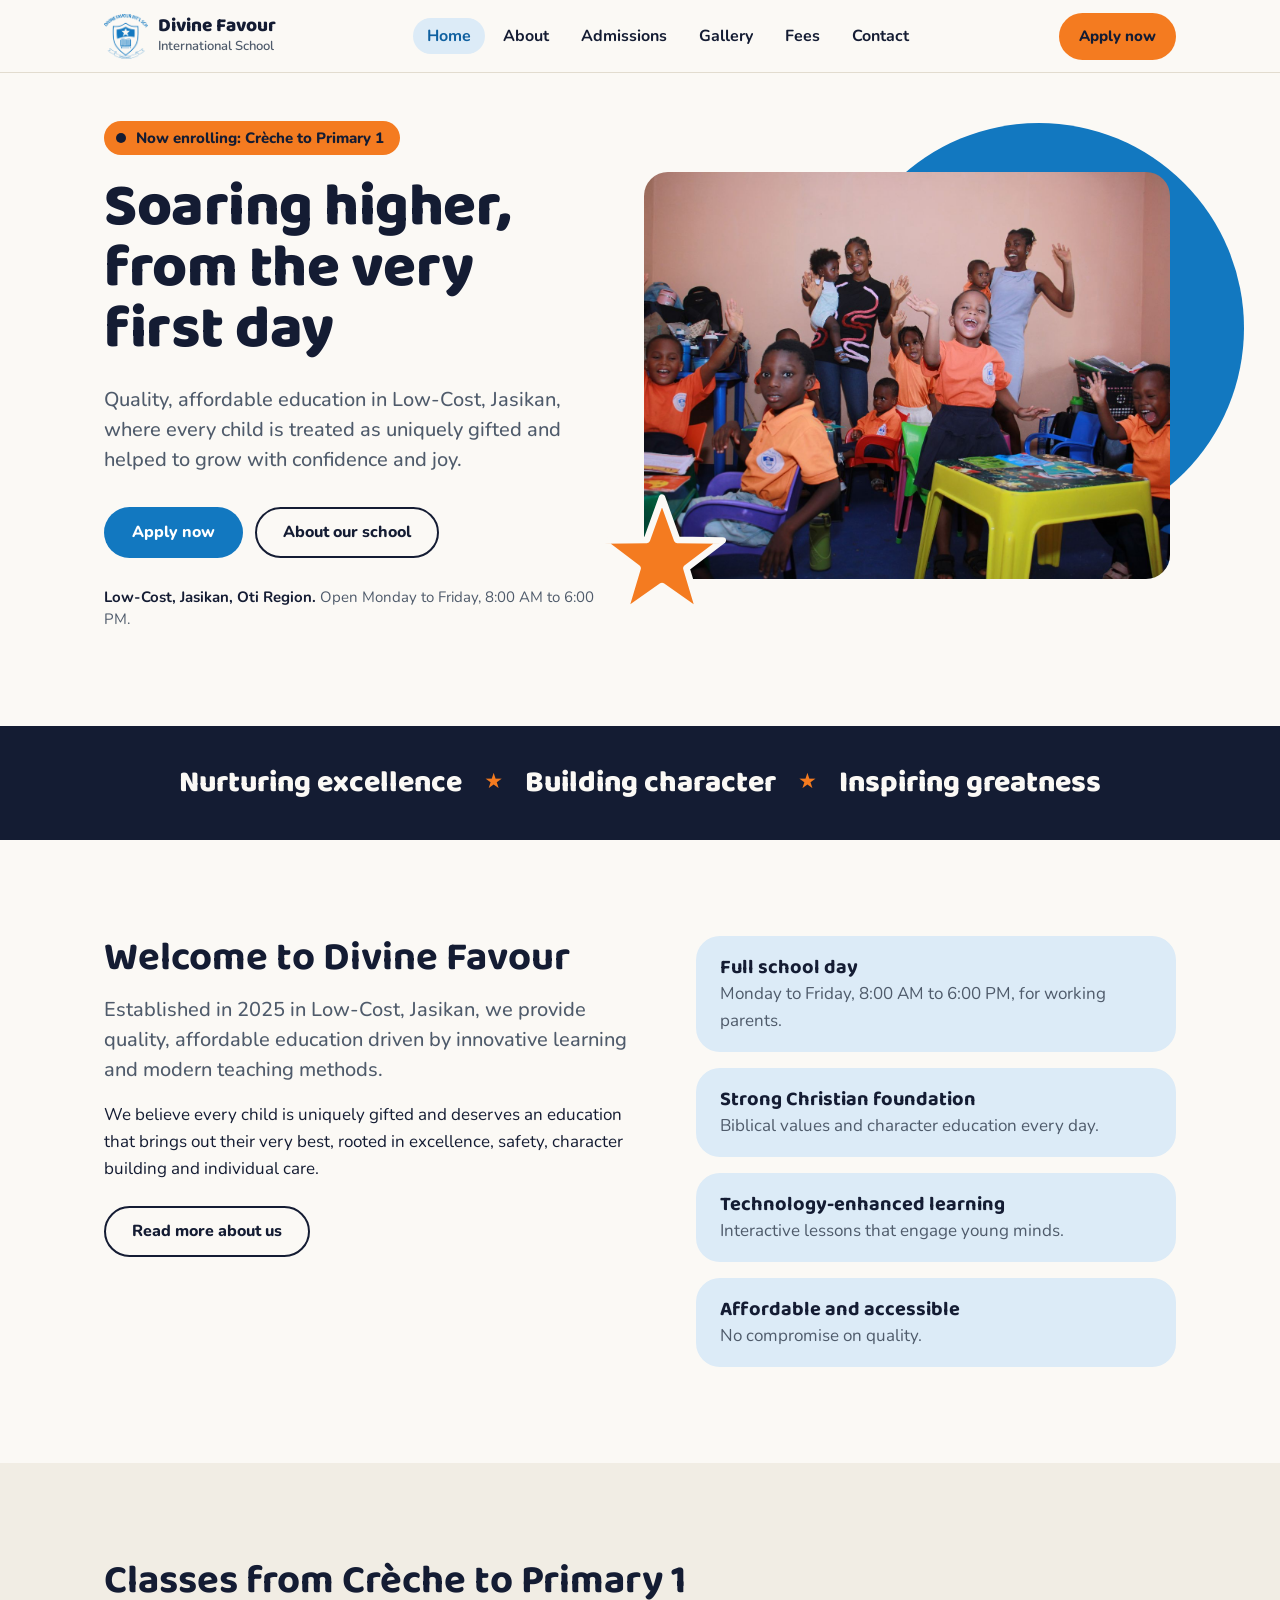
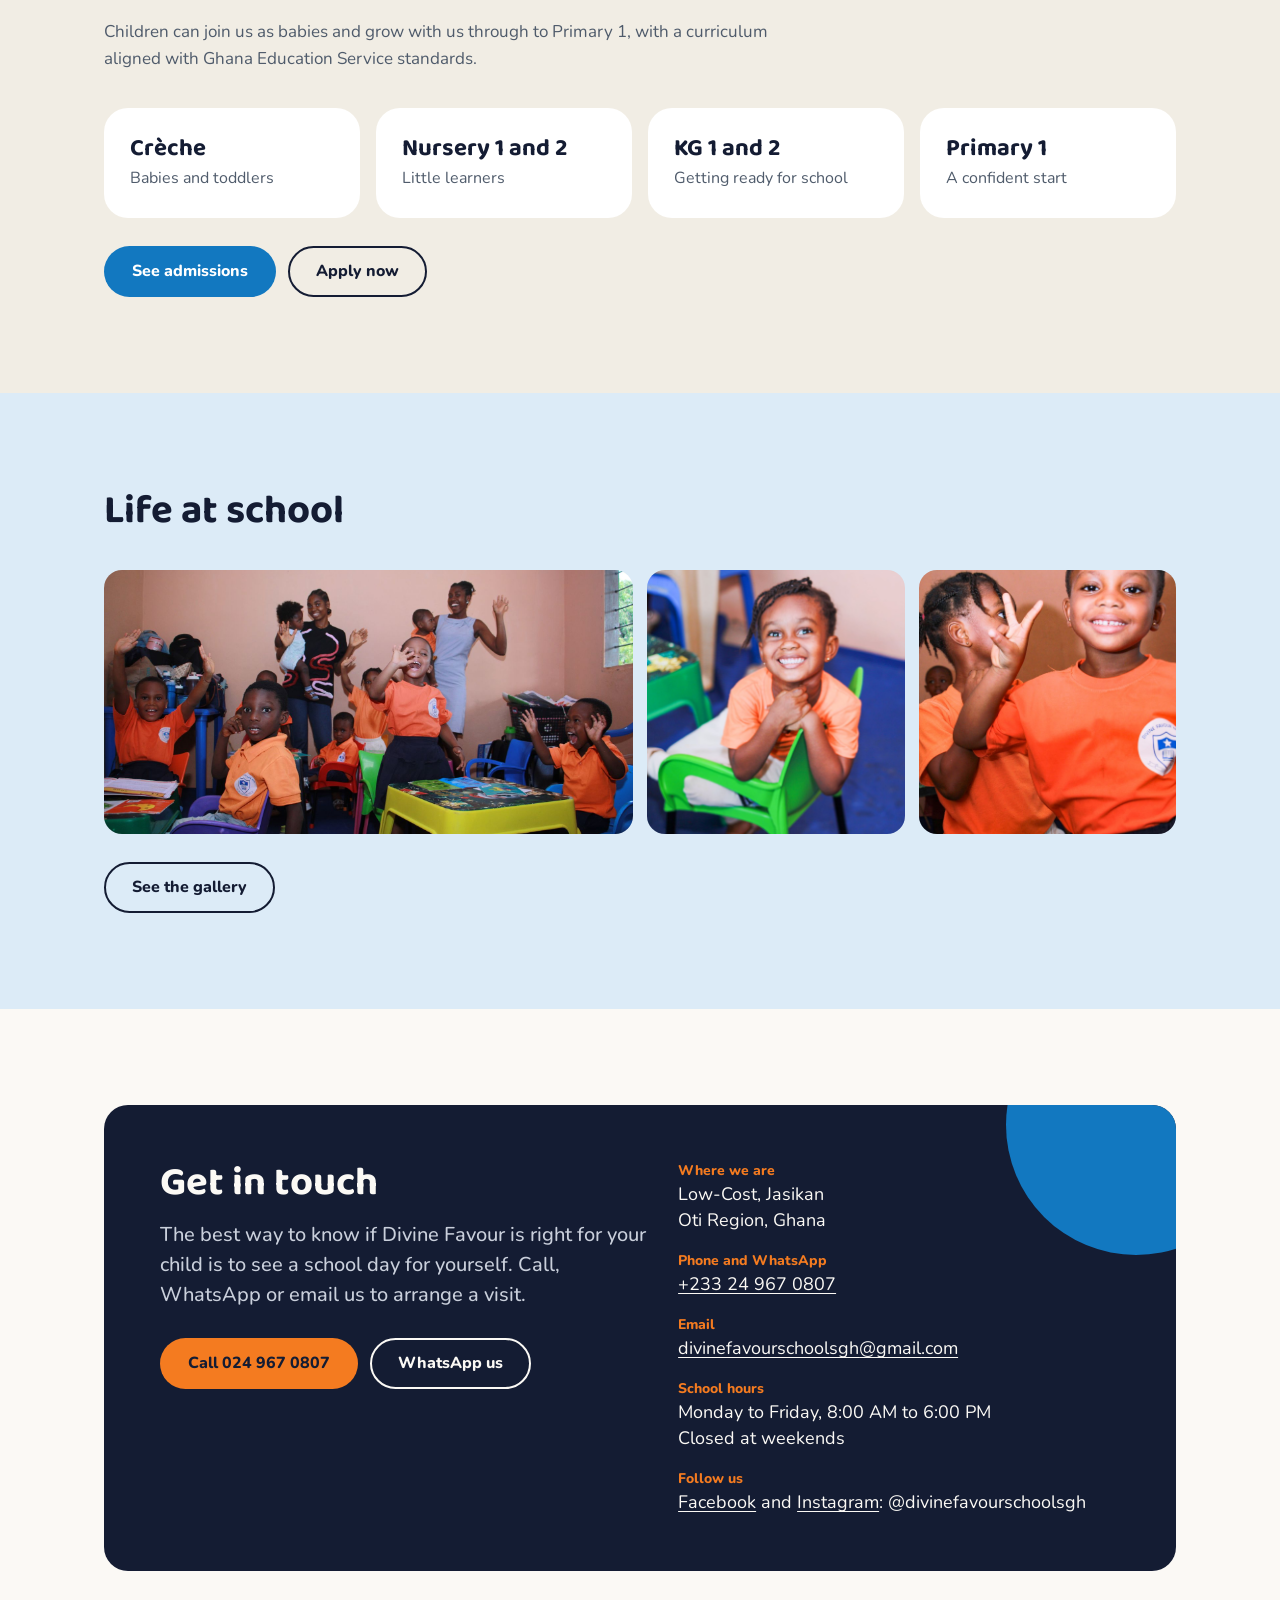
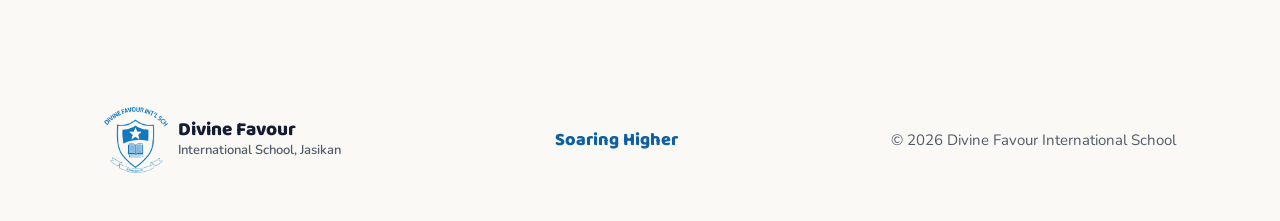
==== index.html @ d1984a06 "Fix About page opening part-way down Rename the About section anchor and only keep a scroll position" ====
<!doctype html>
<html lang="en">
<head>
  <meta charset="utf-8">
  <meta name="viewport" content="width=device-width, initial-scale=1">
  <title>Divine Favour International School</title>
  <meta name="description" content="Divine Favour International School in Low-Cost, Jasikan, Oti Region, Ghana. Crèche, Nursery, KG and Primary 1. Now enrolling.">
  <meta property="og:title" content="Divine Favour International School">
  <meta property="og:description" content="Divine Favour International School in Low-Cost, Jasikan, Oti Region, Ghana. Crèche, Nursery, KG and Primary 1. Now enrolling.">
  <meta property="og:image" content="assets/img/class-wave-2.jpg">
  <meta name="theme-color" content="#1278c0">
  <link rel="icon" type="image/png" href="assets/img/favicon.png">
  <link rel="preconnect" href="https://fonts.googleapis.com">
  <link rel="preconnect" href="https://fonts.gstatic.com" crossorigin>
  <link href="https://fonts.googleapis.com/css2?family=Baloo+2:wght@700;800&family=Nunito:ital,wght@0,400;0,500;0,600;0,700;0,800;1,600&display=swap" rel="stylesheet">
  <link rel="stylesheet" href="styles.css">
</head>
<body>
  <a class="skip" href="#main">Skip to content</a>

  <header class="site-header">
    <div class="wrap bar">
      <a class="brand" href="index.html" aria-label="Divine Favour International School, home">
        <img src="assets/img/crest.png" alt="" width="44" height="45">
        <span>Divine Favour<small>International School</small></span>
      </a>
      <nav class="nav" aria-label="Main">
        <a href="index.html" aria-current="page">Home</a>
        <a href="about.html">About</a>
        <a href="admissions.html">Admissions</a>
        <a href="gallery.html">Gallery</a>
        <a href="fees.html">Fees</a>
        <a href="contact.html">Contact</a>
      </nav>
      <a class="btn btn-orange" href="admissions.html#apply">Apply now</a>
    </div>
    <nav class="subnav" aria-label="Pages">
      <a href="index.html" aria-current="page">Home</a>
      <a href="about.html">About</a>
      <a href="admissions.html">Admissions</a>
      <a href="gallery.html">Gallery</a>
      <a href="fees.html">Fees</a>
      <a href="contact.html">Contact</a>
    </nav>
    <script>(function(){var n=document.querySelector('.subnav'),a=n&&n.querySelector('[aria-current]');if(a)n.scrollLeft=a.offsetLeft-16;
      var top=function(){window.scrollTo(0,0);document.documentElement.scrollIntoView({block:'start'});};
      var noTarget=function(){var h=location.hash.slice(1);return !h||!document.getElementById(decodeURIComponent(h));};
      if(!location.hash)top();
      addEventListener('DOMContentLoaded',function(){if(noTarget()){top();setTimeout(top,60);setTimeout(top,300);}});
      addEventListener('pageshow',function(e){if(e.persisted&&noTarget())top();});})();</script>
  </header>

  <main id="main">
    <section class="hero" id="top">
      <div class="wrap hero-grid">
        <div>
          <p class="enrolling"><span class="dot" aria-hidden="true"></span>Now enrolling: Crèche to Primary 1</p>
          <h1>Soaring higher, from the very first day</h1>
          <p class="lead">Quality, affordable education in Low-Cost, Jasikan, where every child is treated as uniquely gifted and helped to grow with confidence and joy.</p>
          <div class="hero-actions">
            <a class="btn btn-blue" href="admissions.html#apply">Apply now</a>
            <a class="btn btn-line" href="about.html">About our school</a>
          </div>
          <p class="hero-meta"><strong>Low-Cost, Jasikan, Oti Region.</strong> Open Monday to Friday, 8:00 AM to 6:00 PM.</p>
        </div>
        <figure class="hero-figure">
          <img src="assets/img/class-wave-2.jpg" width="1600" height="1067" alt="Children in orange Divine Favour uniforms waving and laughing in their classroom with two of their teachers">
          <svg class="star" viewBox="0 0 100 100" aria-hidden="true"><path d="M50 5 L61.5 37 L96 37.5 L68.5 58.5 L78.5 92 L50 72 L21.5 92 L31.5 58.5 L4 37.5 L38.5 37 Z"/></svg>
        </figure>
      </div>
    </section>

    <section class="slogan-band" aria-label="Our slogan">
      <div class="wrap slogan">
        <p>Nurturing excellence</p>
        <p>Building character</p>
        <p>Inspiring greatness</p>
      </div>
    </section>

    <section class="section">
      <div class="wrap welcome">
        <div>
          <h2>Welcome to Divine Favour</h2>
          <p class="lead" style="margin-top:14px">Established in 2025 in Low-Cost, Jasikan, we provide quality, affordable education driven by innovative learning and modern teaching methods.</p>
          <p style="margin-top:16px">We believe every child is uniquely gifted and deserves an education that brings out their very best, rooted in excellence, safety, character building and individual care.</p>
          <div class="hero-actions"><a class="btn btn-line" href="about.html">Read more about us</a></div>
        </div>
        <ul class="home-points">
          <li><strong>Full school day</strong><span>Monday to Friday, 8:00 AM to 6:00 PM, for working parents.</span></li>
          <li><strong>Strong Christian foundation</strong><span>Biblical values and character education every day.</span></li>
          <li><strong>Technology-enhanced learning</strong><span>Interactive lessons that engage young minds.</span></li>
          <li><strong>Affordable and accessible</strong><span>No compromise on quality.</span></li>
        </ul>
      </div>
    </section>

    <section class="section band-deep">
      <div class="wrap">
        <div class="section-head">
          <h2>Classes from Crèche to Primary 1</h2>
          <p>Children can join us as babies and grow with us through to Primary 1, with a curriculum aligned with Ghana Education Service standards.</p>
        </div>
        <ul class="class-strip">
          <li><a href="admissions.html#classes"><strong>Crèche</strong><span>Babies and toddlers</span></a></li>
          <li><a href="admissions.html#classes"><strong>Nursery 1 and 2</strong><span>Little learners</span></a></li>
          <li><a href="admissions.html#classes"><strong>KG 1 and 2</strong><span>Getting ready for school</span></a></li>
          <li><a href="admissions.html#classes"><strong>Primary 1</strong><span>A confident start</span></a></li>
        </ul>
        <div class="hero-actions">
          <a class="btn btn-blue" href="admissions.html">See admissions</a>
          <a class="btn btn-line" href="admissions.html#apply">Apply now</a>
        </div>
      </div>
    </section>

    <section class="section band-sky">
      <div class="wrap">
        <div class="section-head">
          <h2>Life at school</h2>
        </div>
        <div class="gallery">
          <div class="wide"><img src="assets/img/class-wave-3.jpg" width="1600" height="1067" loading="lazy" alt="Children and teachers waving happily in the classroom"></div>
          <div><img src="assets/img/green-chair.jpg" width="1600" height="1067" loading="lazy" alt="A smiling girl leaning on the back of a green chair"></div>
          <div><img src="assets/img/peace-sign.jpg" width="1067" height="1600" loading="lazy" alt="A girl in her school T-shirt smiling and making a peace sign"></div>
        </div>
        <div class="hero-actions"><a class="btn btn-line" href="gallery.html">See the gallery</a></div>
      </div>
    </section>

    <section class="section get-in-touch" id="get-in-touch">
      <div class="wrap">
        <div class="visit">
          <div>
            <h2>Get in touch</h2>
            <p class="lead">The best way to know if Divine Favour is right for your child is to see a school day for yourself. Call, WhatsApp or email us to arrange a visit.</p>
            <div class="hero-actions">
              <a class="btn btn-orange" href="tel:+233249670807">Call 024 967 0807</a>
              <a class="btn btn-light" href="https://wa.me/233249670807">WhatsApp us</a>
            </div>
          </div>
          <dl class="contact-list">
            <div><dt>Where we are</dt><dd class="v">Low-Cost, Jasikan<br>Oti Region, Ghana</dd></div>
            <div><dt>Phone and WhatsApp</dt><dd class="v"><a href="tel:+233249670807">+233 24 967 0807</a></dd></div>
            <div><dt>Email</dt><dd class="v"><a href="mailto:divinefavourschoolsgh@gmail.com">divinefavourschoolsgh<wbr>@gmail.com</a></dd></div>
            <div><dt>School hours</dt><dd class="v">Monday to Friday, 8:00 AM to 6:00 PM<br>Closed at weekends</dd></div>
            <div><dt>Follow us</dt><dd class="v"><a href="https://www.facebook.com/divinefavourschoolsgh">Facebook</a> and <a href="https://www.instagram.com/divinefavourschoolsgh">Instagram</a>: @divinefavourschoolsgh</dd></div>
          </dl>
        </div>
      </div>
    </section>
  </main>

  <footer class="site-footer">
    <div class="wrap foot">
      <a class="brand" href="index.html">
        <img src="assets/img/crest.png" alt="" width="64" height="66">
        <span>Divine Favour<small>International School, Jasikan</small></span>
      </a>
      <p class="motto">Soaring Higher</p>
      <p>© 2026 Divine Favour International School</p>
    </div>
  </footer>
</body>
</html>
---- styles.css ----
/* Divine Favour International School — styles built from the Divine Favour design system */
:root {
  --paper: #fbf9f5;
  --paper-deep: #f1ede4;
  --white: #ffffff;
  --ink: #141c33;
  --ink-muted: #4f5b6b;
  --blue: #1278c0;
  --blue-deep: #0f60a0;
  --orange: #f47b20;
  --sky: #dcebf7;
  --hairline: #e2dccf;

  --space-2: 8px;
  --space-4: 16px;
  --space-6: 24px;
  --space-12: 48px;

  --radius-sm: 10px;
  --radius-lg: 24px;
  --radius-pill: 999px;

  --display: "Baloo 2", "Nunito", system-ui, sans-serif;
  --sans: "Nunito", system-ui, sans-serif;

  --wrap: 1120px;
  --section: var(--space-12);
}
@media (min-width: 900px) { :root { --section: calc(var(--space-12) * 2); } }

*, *::before, *::after { box-sizing: border-box; }
html { scroll-behavior: smooth; }
@media (prefers-reduced-motion: reduce) { html { scroll-behavior: auto; } }
body {
  margin: 0;
  background: var(--paper);
  color: var(--ink);
  font-family: var(--sans);
  font-size: 17px;
  line-height: 27px;
}
img { display: block; max-width: 100%; height: auto; }
a { color: var(--blue-deep); text-underline-offset: 3px; }
a:hover { color: var(--ink); }
:focus-visible { outline: 3px solid var(--orange); outline-offset: 3px; border-radius: 4px; }

h1, h2, h3 { font-family: var(--display); color: var(--ink); margin: 0; }
h1 { font-size: clamp(38px, 6vw, 60px); line-height: 1.02; font-weight: 800; letter-spacing: -0.5px; }
h2 { font-size: clamp(30px, 4vw, 40px); line-height: 1.12; font-weight: 700; }
h3 { font-size: 22px; line-height: 28px; font-weight: 700; }
p { margin: 0; }
.lead { font-size: 20px; line-height: 30px; font-weight: 500; color: var(--ink-muted); max-width: 34em; }

.wrap { width: 100%; max-width: var(--wrap); margin: 0 auto; padding: 0 var(--space-4); }
@media (min-width: 700px) { .wrap { padding: 0 var(--space-6); } }

.skip { position: absolute; left: -999px; top: 0; background: var(--ink); color: var(--paper); padding: var(--space-2) var(--space-4); z-index: 10; }
.skip:focus { left: var(--space-4); }

/* Buttons */
.btn {
  display: inline-flex; align-items: center; justify-content: center; gap: var(--space-2);
  min-height: 48px; padding: 10px 26px;
  border-radius: var(--radius-pill);
  font-family: var(--sans); font-weight: 800; font-size: 16px; text-decoration: none;
  border: 2px solid transparent;
}
.btn-blue { background: var(--blue); color: var(--white); }
.btn-blue:hover { background: var(--blue-deep); color: var(--white); }
.btn-line { border-color: var(--ink); color: var(--ink); background: transparent; }
.btn-line:hover { background: var(--ink); color: var(--paper); }
.btn-orange { background: var(--orange); color: var(--ink); }
.btn-orange:hover { background: var(--paper); color: var(--ink); }

/* Header */
.site-header { background: var(--paper); border-bottom: 1px solid var(--hairline); position: sticky; top: 0; z-index: 5; }
.bar { display: flex; align-items: center; justify-content: space-between; gap: var(--space-4); min-height: 72px; }
.brand { display: flex; align-items: center; gap: 10px; text-decoration: none; color: var(--ink); }
.brand img { width: 44px; height: 45px; }
.brand span { font-family: var(--display); font-weight: 800; font-size: 19px; line-height: 20px; }
.brand small { display: block; font-family: var(--sans); font-weight: 600; font-size: 13px; color: var(--ink-muted); }
.nav { display: none; gap: 4px; align-items: center; }
.nav a { color: var(--ink); text-decoration: none; font-weight: 700; font-size: 16px; }
.nav a:hover { color: var(--blue-deep); text-decoration: underline; }
.bar .btn { min-height: 42px; padding: 8px 18px; font-size: 15px; }
@media (min-width: 1100px) { .nav { display: flex; } }

.subnav { display: flex; gap: var(--space-2); overflow-x: auto; padding: 0 var(--space-4) 10px; scrollbar-width: none; }
.subnav::-webkit-scrollbar { display: none; }
.subnav a { flex: none; padding: 6px 14px; border-radius: var(--radius-pill); background: var(--paper-deep); color: var(--ink); text-decoration: none; font-weight: 700; font-size: 14px; }
@media (min-width: 1100px) { .subnav { display: none; } }

/* Hero */
.hero { padding: var(--space-12) 0 var(--section); overflow: hidden; }
.hero-grid { display: grid; gap: var(--space-12); align-items: center; }
@media (min-width: 900px) { .hero-grid { grid-template-columns: 1fr 1.08fr; } }
.hero h1 { max-width: 11em; }
.hero .lead { margin-top: var(--space-6); }
.hero-actions { display: flex; flex-wrap: wrap; gap: 12px; margin-top: 32px; }
.hero-meta { margin-top: 28px; color: var(--ink-muted); font-size: 15px; line-height: 22px; }
.hero-meta strong { color: var(--ink); }

.hero-figure { position: relative; margin: 0 6px 0 0; }
.hero-figure::before {
  content: ""; position: absolute; z-index: 0;
  width: 78%; aspect-ratio: 1; border-radius: 50%;
  background: var(--blue); right: -14%; top: -12%;
}
.hero-figure img { position: relative; z-index: 1; border-radius: var(--radius-lg); width: 100%; aspect-ratio: 4 / 3.1; object-fit: cover; object-position: 50% 40%; }
.star {
  position: absolute; z-index: 2; width: 96px; height: 96px; left: -22px; bottom: -30px;
  filter: drop-shadow(0 0 0 transparent);
}
.star path { fill: var(--orange); stroke: var(--paper); stroke-width: 5; stroke-linejoin: round; }
@media (min-width: 900px) { .star { width: 132px; height: 132px; left: -48px; bottom: -44px; } }

/* Sections */
.section { padding: var(--section) 0; }
.section-head { max-width: 40em; margin-bottom: 36px; }
.section-head p { margin-top: 14px; color: var(--ink-muted); }
.band-sky { background: var(--sky); }
.band-deep { background: var(--paper-deep); }

/* A day with us */
.day { display: grid; gap: var(--space-6); }
@media (min-width: 760px) {
  .day { grid-template-columns: 1.2fr 1fr 1fr; grid-template-rows: auto auto; }
  .day .moment:first-child { grid-row: span 2; }
  .day .moment:first-child img { aspect-ratio: 3 / 4.2; }
}
.moment img { border-radius: var(--radius-lg); width: 100%; aspect-ratio: 4 / 3; object-fit: cover; }
.moment h3 { margin-top: 14px; }
.moment p { margin-top: 4px; color: var(--ink-muted); font-size: 16px; line-height: 25px; }

/* Classes */
.classes { display: grid; gap: var(--space-4); padding: var(--space-4); border-radius: var(--radius-lg); }
@media (min-width: 640px) { .classes { grid-template-columns: repeat(2, 1fr); } }
@media (min-width: 1000px) { .classes { grid-template-columns: repeat(4, 1fr); } }
.class-item { background: var(--white); border-radius: var(--radius-lg); padding: var(--space-6); }
.class-item .tag { display: inline-block; padding: 3px 12px; border-radius: var(--radius-pill); background: var(--orange); color: var(--ink); font-weight: 800; font-size: 13px; line-height: 18px; }
.class-item h3 { margin-top: 14px; font-size: 26px; line-height: 30px; }
.class-item p { margin-top: 8px; color: var(--ink-muted); font-size: 16px; line-height: 25px; }

/* Promise */
.promise { display: grid; gap: var(--space-12); align-items: center; }
@media (min-width: 900px) { .promise { grid-template-columns: 0.9fr 1.1fr; } }
.promise-photo { position: relative; }
.promise-photo::after { content: ""; position: absolute; width: 46%; aspect-ratio: 1; border-radius: 50%; background: var(--orange); left: -10%; bottom: -8%; z-index: 0; }
.promise-photo img { position: relative; z-index: 1; border-radius: var(--radius-lg); width: 100%; aspect-ratio: 4 / 5; object-fit: cover; object-position: 50% 25%; }
.points { list-style: none; margin: 28px 0 0; padding: 0; display: grid; gap: 22px; }
.points li { padding-left: 34px; position: relative; }
.points li::before { content: ""; position: absolute; left: 0; top: 6px; width: 16px; height: 16px; border-radius: 50%; background: var(--blue); box-shadow: 0 0 0 5px var(--sky); }
.points strong { display: block; font-family: var(--display); font-size: 20px; line-height: 26px; }
.points span { color: var(--ink-muted); }

/* Founders */
.founders { display: grid; gap: var(--space-12); }
@media (min-width: 900px) { .founders { grid-template-columns: repeat(2, 1fr); gap: var(--space-12) 56px; } }
.founder img { width: 132px; height: 132px; border-radius: 50%; object-fit: cover; object-position: 50% 22%; border: 5px solid var(--sky); }
.founder h3 { font-size: 24px; line-height: 30px; margin-top: 18px; }
.founder .role { color: var(--blue-deep); font-weight: 800; font-size: 15px; line-height: 22px; margin-top: 2px; }
.founder .bio { color: var(--ink-muted); font-size: 16px; line-height: 26px; margin-top: 12px; max-width: 36em; }

/* Gallery */
.gallery { display: grid; grid-template-columns: repeat(2, 1fr); gap: 10px; }
@media (min-width: 760px) { .gallery { grid-template-columns: repeat(4, 1fr); gap: 14px; } }
.gallery img { width: 100%; height: 100%; aspect-ratio: 1; object-fit: cover; border-radius: 18px; }
.gallery .wide { grid-column: span 2; }
.gallery .wide img { aspect-ratio: 2 / 1; }

/* Admissions */
.steps { list-style: none; margin: 0; padding: 0; display: grid; gap: var(--space-6); counter-reset: step; }
@media (min-width: 760px) { .steps { grid-template-columns: repeat(3, 1fr); } }
.steps li { counter-increment: step; }
.steps li::before {
  content: counter(step); display: grid; place-items: center;
  width: 52px; height: 52px; border-radius: 50%; background: var(--blue); color: var(--white);
  font-family: var(--display); font-weight: 800; font-size: 24px; margin-bottom: 14px;
}
.steps p { color: var(--ink-muted); margin-top: 6px; }

/* Visit / contact */
.visit { background: var(--ink); color: var(--paper); border-radius: var(--radius-lg); padding: 36px var(--space-6); display: grid; gap: 32px; position: relative; overflow: hidden; }
@media (min-width: 900px) { .visit { grid-template-columns: 1.1fr 1fr; padding: 56px; } }
.visit::after { content: ""; position: absolute; width: 120px; aspect-ratio: 1; border-radius: 50%; background: var(--blue); right: -60px; bottom: -60px; }
@media (min-width: 900px) { .visit::after { width: 260px; right: -90px; top: -110px; bottom: auto; } }
.visit > * { position: relative; z-index: 1; }
.visit h2 { color: var(--paper); }
.visit .lead { color: #c9cfdb; margin-top: 14px; }
.visit .hero-actions { margin-top: 28px; }
.contact-list { list-style: none; margin: 0; padding: 0; display: grid; gap: 18px; align-content: start; }
.contact-list dt, .contact-list .k { color: var(--orange); font-weight: 800; font-size: 14px; line-height: 20px; }
.contact-list .v { margin: 0;  font-size: 18px; line-height: 26px; overflow-wrap: break-word; }
.contact-list a { color: var(--paper); }
.contact-list a:hover { color: var(--orange); }
.todo { background: rgba(244, 123, 32, 0.18); border-radius: 6px; padding: 0 6px; }

/* Footer */
.site-footer { padding: 40px 0 48px; color: var(--ink-muted); font-size: 15px; line-height: 22px; }
.foot { display: flex; flex-wrap: wrap; gap: var(--space-4) var(--space-12); align-items: center; justify-content: space-between; }
.foot .brand img { width: 64px; height: 66px; }
.motto { font-family: var(--display); font-weight: 800; color: var(--blue-deep); font-size: 18px; }

/* Brochure content */
.enrolling { display: inline-flex; align-items: center; gap: 10px; margin: 0 0 22px; padding: 6px 16px 6px 12px; border-radius: var(--radius-pill); background: var(--orange); color: var(--ink); font-weight: 800; font-size: 15px; line-height: 22px; }
.enrolling .dot { width: 10px; height: 10px; border-radius: 50%; background: var(--ink); }

.slogan-band { background: var(--ink); color: var(--paper); padding: 40px 0; }
.slogan { display: flex; flex-wrap: nowrap; justify-content: center; align-items: center; text-align: center; }
.slogan p { font-family: var(--display); font-weight: 800; font-size: 30px; line-height: 1.15; white-space: nowrap; }
.slogan p + p::before { content: "\2605"; color: var(--orange); font-size: 0.7em; margin: 0 22px; vertical-align: 0.12em; }
@media (max-width: 1099px) {
  .slogan { flex-direction: column; }
  .slogan p { font-size: clamp(24px, 4vw, 30px); }
  .slogan p + p::before { display: block; margin: 2px 0 4px; }
}

.about { display: grid; gap: var(--space-12); align-items: start; }
@media (min-width: 900px) { .about { grid-template-columns: 1.15fr 1fr; gap: 64px; } }
.about p { max-width: 36em; }
.mv { display: grid; gap: var(--space-4); }
.mv-item { background: var(--sky); border-radius: var(--radius-lg); padding: var(--space-6); }
.mv-item p { margin-top: 8px; font-size: 18px; line-height: 28px; font-weight: 600; font-style: italic; color: var(--ink); }
.mv-vision { background: var(--blue); }
.mv-vision h3, .mv-vision p { color: var(--white); }

.values { display: grid; gap: var(--space-6); }
@media (min-width: 640px) { .values { grid-template-columns: repeat(2, 1fr); } }
@media (min-width: 1000px) { .values { grid-template-columns: repeat(4, 1fr); } }
.value { border-top: 4px solid var(--orange); padding-top: 16px; }
.value p { margin-top: 8px; color: var(--ink-muted); font-size: 16px; line-height: 25px; }

.offer { margin-top: var(--space-12); background: var(--white); border-radius: var(--radius-lg); padding: var(--space-6); }
@media (min-width: 900px) { .offer { padding: 36px 40px; } }
.ticks { list-style: none; margin: 16px 0 0; padding: 0; display: grid; gap: 10px 32px; }
@media (min-width: 640px) { .ticks { grid-template-columns: repeat(2, 1fr); } }
@media (min-width: 1000px) { .ticks { grid-template-columns: repeat(3, 1fr); } }
.ticks li { position: relative; padding-left: 30px; font-weight: 600; }
.ticks li::before { content: ""; position: absolute; left: 0; top: 4px; width: 18px; height: 18px; border-radius: 50%; background: var(--orange); }
.ticks li::after { content: ""; position: absolute; left: 6px; top: 8px; width: 5px; height: 9px; border: solid var(--ink); border-width: 0 2.5px 2.5px 0; transform: rotate(45deg); }

.btn-light { border-color: var(--paper); color: var(--paper); background: transparent; }
.btn-light:hover { background: var(--paper); color: var(--ink); }

/* Apply now */
.apply { margin-top: var(--space-12); display: grid; gap: 32px; background: var(--white); border-radius: var(--radius-lg); padding: var(--space-6); scroll-margin-top: 130px; }
@media (min-width: 900px) { .apply { grid-template-columns: 0.8fr 1.2fr; padding: 48px; gap: 56px; } }
.apply-intro p { margin-top: 14px; color: var(--ink-muted); }
.apply-intro .apply-alt { font-size: 15px; line-height: 23px; }
.apply-form { display: grid; gap: 18px; }
.field { display: grid; gap: 6px; }
.field-row { display: grid; gap: 18px; }
@media (min-width: 560px) { .field-row { grid-template-columns: 1fr 1fr; } }
.field label { font-weight: 800; font-size: 15px; line-height: 20px; }
.optional { font-weight: 500; color: var(--ink-muted); }
.field input, .field select, .field textarea {
  width: 100%; font: inherit; font-size: 17px; color: var(--ink);
  background: var(--paper); border: 2px solid var(--hairline); border-radius: var(--radius-sm);
  padding: 11px 14px; min-height: 48px;
}
.field textarea { resize: vertical; }
.field input:focus, .field select:focus, .field textarea:focus { outline: none; border-color: var(--blue-deep); box-shadow: 0 0 0 3px var(--sky); }
.field [aria-invalid="true"] { border-color: #b3261e; }
.form-error { color: #b3261e; font-weight: 700; }
.apply-form .btn { justify-self: start; }

/* Pay fees */
#fees { scroll-margin-top: 110px; }
.pay { display: grid; gap: var(--space-4); }
@media (min-width: 900px) { .pay { grid-template-columns: 0.9fr 1.1fr; gap: var(--space-6); } }
.pay-item { background: var(--paper-deep); border-radius: var(--radius-lg); padding: var(--space-6); }
.pay-item h3 { margin-bottom: 12px; }
.pay-item dl { margin: 0; display: grid; gap: 10px; }
.pay-item dt { font-weight: 800; font-size: 14px; line-height: 20px; color: var(--ink-muted); }
.pay-item dd { margin: 0; font-size: 17px; line-height: 25px; }
.pay-item p { color: var(--ink-muted); }
.pay-confirm { margin-top: var(--space-6); display: flex; flex-wrap: wrap; gap: var(--space-4) var(--space-6); align-items: center; justify-content: space-between; background: var(--sky); border-radius: var(--radius-lg); padding: var(--space-6); }
.pay-confirm p { max-width: 34em; }
.pay-warning { margin-top: var(--space-4); font-size: 15px; line-height: 22px; color: var(--ink-muted); }
section[id], .apply { scroll-margin-top: 110px; }

.pay-momo { background: var(--orange); }
.pay-momo dt { color: var(--ink); opacity: .8; }
.pay-momo .big { font-family: var(--display); font-weight: 800; font-size: 30px; line-height: 36px; }
.pay-steps { margin: 0; padding-left: 22px; display: grid; gap: 8px; color: var(--ink); }
.fees-note { margin-top: 14px; font-size: 15px; line-height: 22px; }
.apply-intro .download { margin-top: 20px; }

/* ---------- Multi-page ---------- */
.nav a { padding: 7px 14px; border-radius: var(--radius-pill); line-height: 22px; }
.nav a[aria-current="page"] { color: var(--blue-deep); background: var(--sky); }
.nav a[aria-current="page"]:hover { text-decoration: none; }
.subnav a[aria-current="page"] { background: var(--blue); color: var(--white); }

.page-hero { background: var(--sky); padding: 40px 0 44px; overflow: hidden; }
@media (min-width: 900px) { .page-hero { padding: 64px 0 68px; } }
.page-hero-inner { display: flex; align-items: center; justify-content: space-between; gap: var(--space-6); position: relative; }
.page-hero h1 { font-size: clamp(36px, 5vw, 52px); }
.page-hero .lead { margin-top: 12px; color: var(--ink); }
.page-hero .enrolling { margin-bottom: 18px; }
.page-star { flex: none; width: 120px; height: 120px; display: none; }
.page-star path { fill: var(--orange); }
@media (min-width: 760px) { .page-star { display: block; } }

.welcome { display: grid; gap: var(--space-12); align-items: start; }
@media (min-width: 900px) { .welcome { grid-template-columns: 1.1fr 1fr; gap: 64px; } }
.welcome .hero-actions { margin-top: 24px; }
.home-points { list-style: none; margin: 0; padding: 0; display: grid; gap: var(--space-4); }
.home-points li { background: var(--sky); border-radius: var(--radius-lg); padding: 18px var(--space-6); }
.home-points strong { display: block; font-family: var(--display); font-size: 20px; line-height: 26px; }
.home-points span { color: var(--ink-muted); }

.class-strip { list-style: none; margin: 0; padding: 0; display: grid; gap: var(--space-4); }
@media (min-width: 640px) { .class-strip { grid-template-columns: repeat(2, 1fr); } }
@media (min-width: 1000px) { .class-strip { grid-template-columns: repeat(4, 1fr); } }
.class-strip a { display: block; background: var(--white); border-radius: var(--radius-lg); padding: var(--space-6); text-decoration: none; color: var(--ink); border: 2px solid transparent; height: 100%; }
.class-strip a:hover { border-color: var(--blue); }
.class-strip strong { display: block; font-family: var(--display); font-size: 24px; line-height: 30px; }
.class-strip span { color: var(--ink-muted); font-size: 16px; }
.band-deep .hero-actions, .band-sky .hero-actions { margin-top: 28px; }

.masonry { columns: 1; column-gap: 14px; }
@media (min-width: 560px) { .masonry { columns: 2; } }
@media (min-width: 960px) { .masonry { columns: 3; } }
.masonry figure { margin: 0 0 14px; break-inside: avoid; }
.masonry img { width: 100%; border-radius: 18px; }

.sponsor { display: grid; gap: var(--space-12); align-items: center; }
@media (min-width: 900px) { .sponsor { grid-template-columns: 1.1fr 0.9fr; gap: 64px; } }
.sponsor p { max-width: 36em; }
.sponsor-photo img { border-radius: var(--radius-lg); width: 100%; aspect-ratio: 4 / 3; object-fit: cover; }
.soon { display: inline-block; padding: 4px 14px; border-radius: var(--radius-pill); background: var(--orange); color: var(--ink); font-weight: 800; font-size: 14px; line-height: 20px; margin-bottom: 14px; }

.quick { display: grid; gap: var(--space-4); }
@media (min-width: 640px) { .quick { grid-template-columns: repeat(2, 1fr); } }
@media (min-width: 1000px) { .quick { grid-template-columns: repeat(4, 1fr); } }
.quick-item { display: block; background: var(--white); border-radius: var(--radius-lg); padding: var(--space-6); text-decoration: none; color: var(--ink); border: 2px solid transparent; }
.quick-item:hover { border-color: var(--blue); color: var(--ink); }
.quick-item strong { display: block; font-family: var(--display); font-size: 20px; line-height: 26px; }
.quick-item span { color: var(--ink-muted); font-size: 15px; line-height: 22px; display: block; margin-top: 4px; }
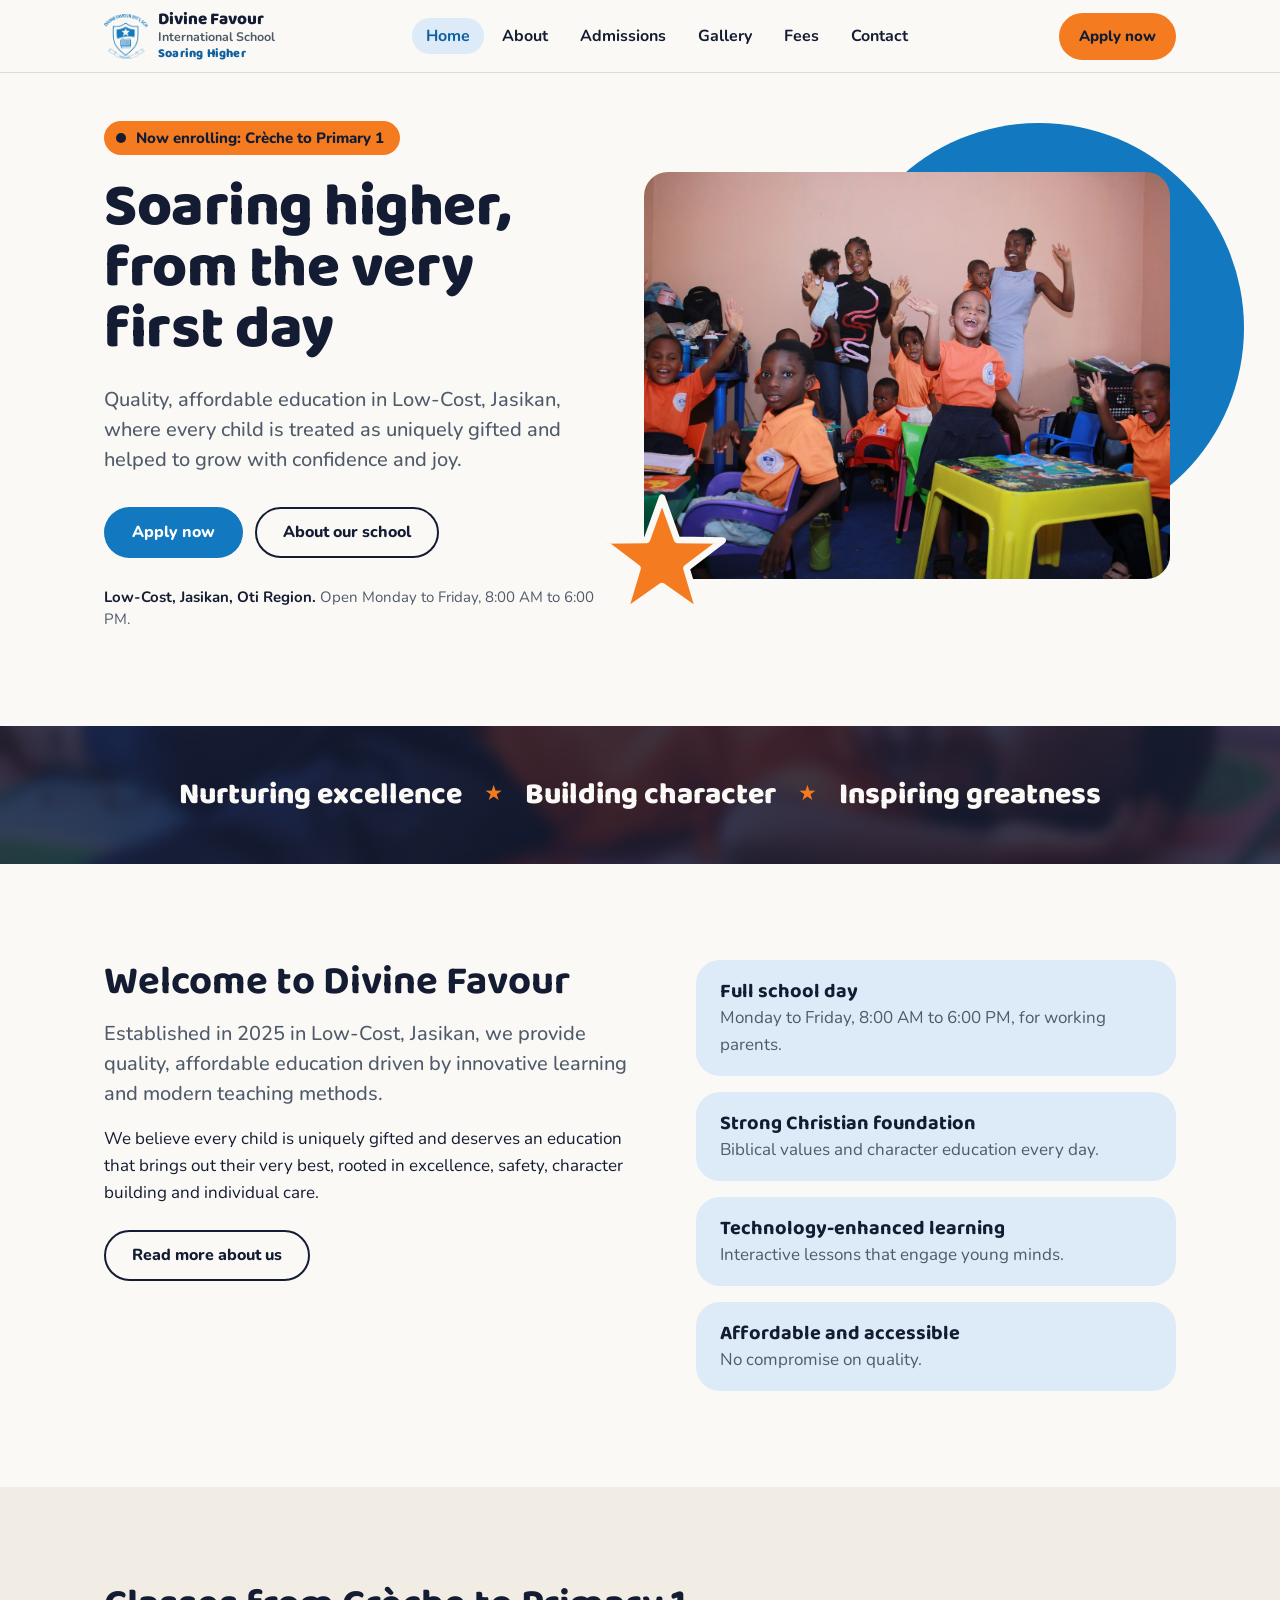
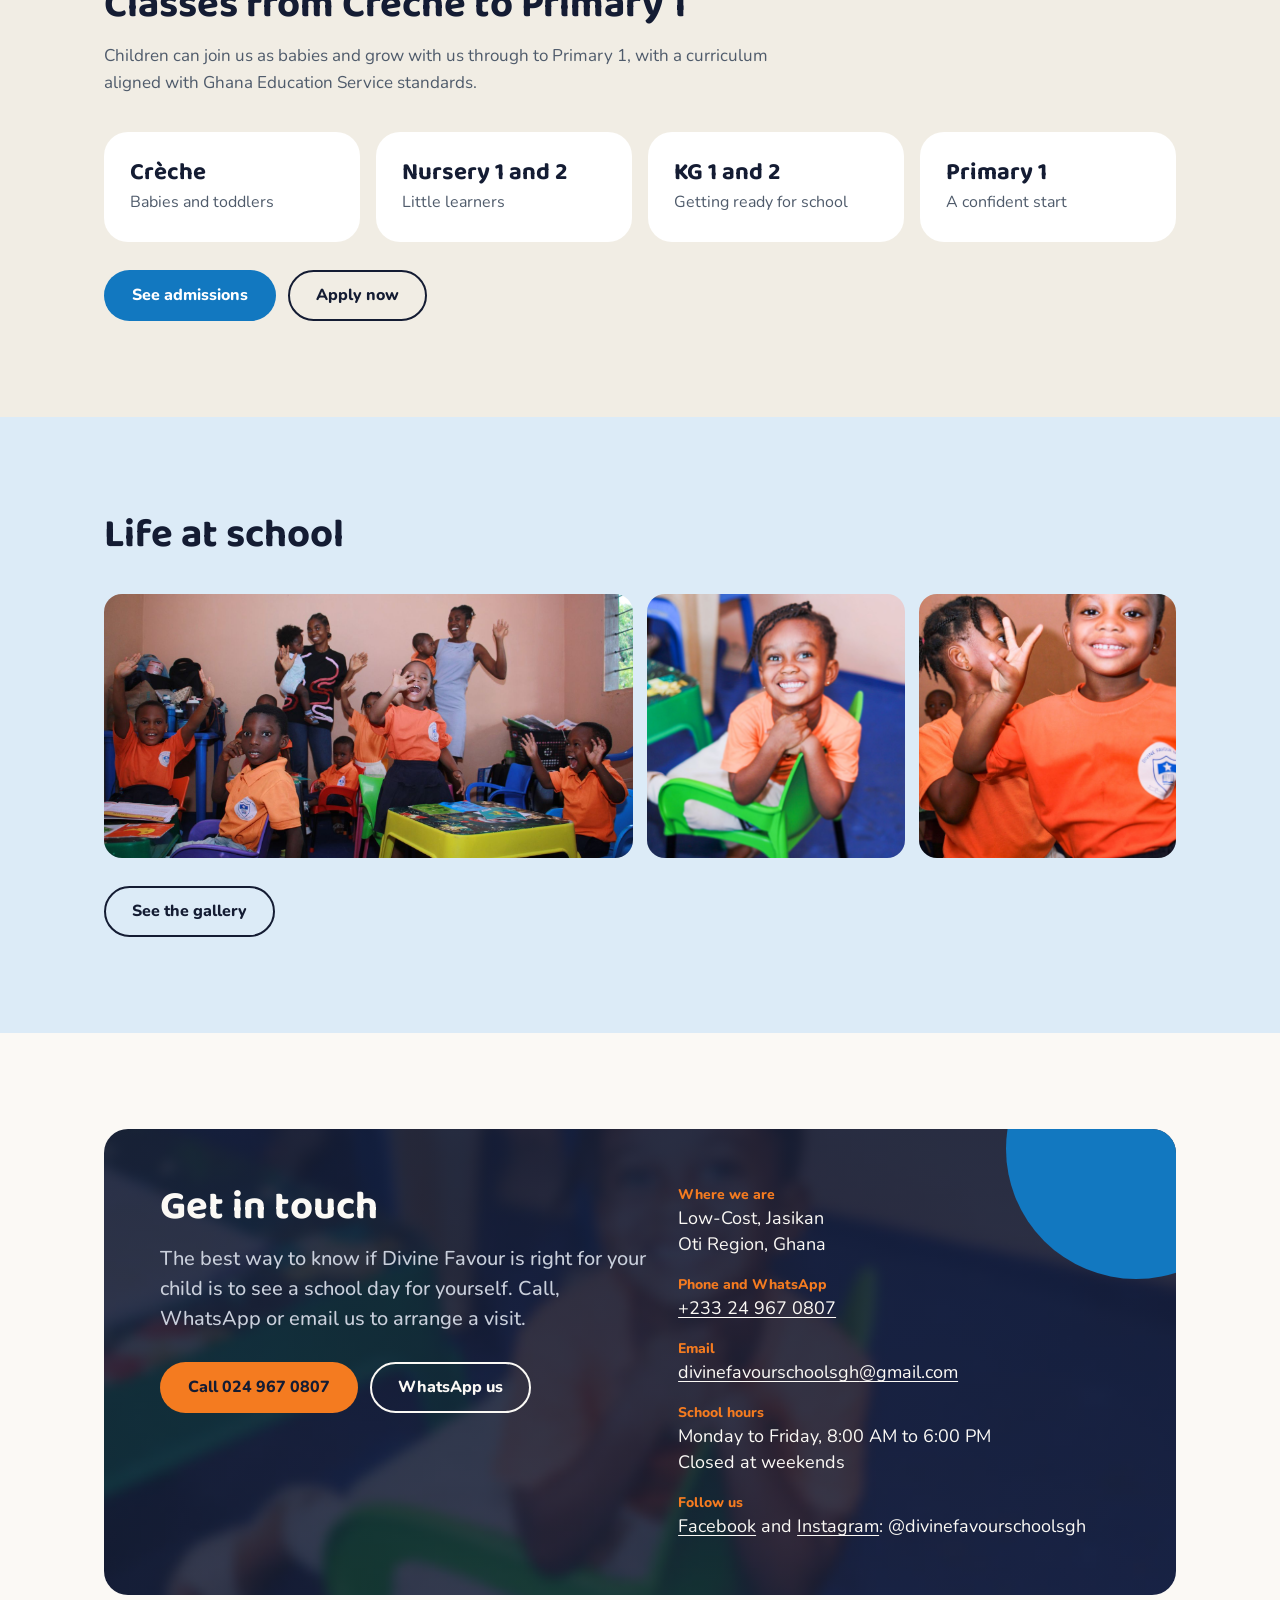
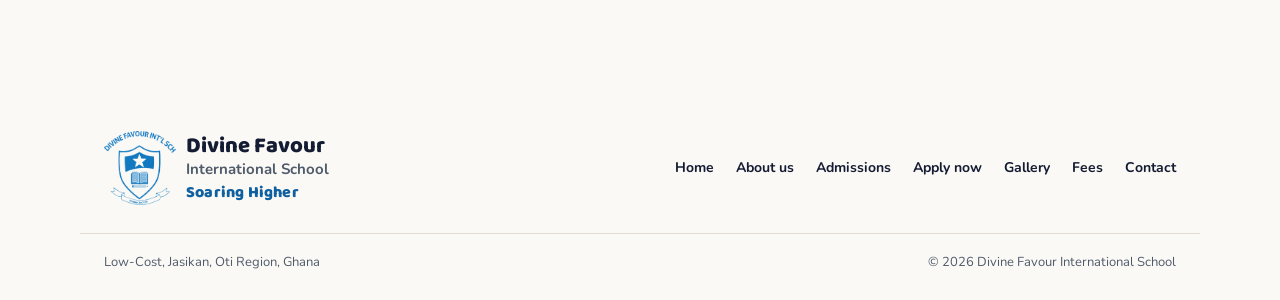
==== commit 0b4f9b71: "Photo backgrounds, motto in brand lockup, footer page links Page titles, the slogan band and Get in " ====
--- a/index.html
+++ b/index.html
@@ -21,8 +21,8 @@
   <header class="site-header">
     <div class="wrap bar">
       <a class="brand" href="index.html" aria-label="Divine Favour International School, home">
-        <img src="assets/img/crest.png" alt="" width="44" height="45">
-        <span>Divine Favour<small>International School</small></span>
+        <img src="assets/img/crest.png" alt="" width="46" height="47">
+        <span class="brand-text"><span class="brand-name">Divine Favour <span class="brand-line">International School</span></span><span class="brand-motto">Soaring Higher</span></span>
       </a>
       <nav class="nav" aria-label="Main">
         <a href="index.html" aria-current="page">Home</a>
@@ -153,11 +153,22 @@
 
   <footer class="site-footer">
     <div class="wrap foot">
-      <a class="brand" href="index.html">
-        <img src="assets/img/crest.png" alt="" width="64" height="66">
-        <span>Divine Favour<small>International School, Jasikan</small></span>
+      <a class="brand brand-lg" href="index.html" aria-label="Divine Favour International School, home">
+        <img src="assets/img/crest.png" alt="" width="72" height="74">
+        <span class="brand-text"><span class="brand-name">Divine Favour <span class="brand-line">International School</span></span><span class="brand-motto">Soaring Higher</span></span>
       </a>
-      <p class="motto">Soaring Higher</p>
+      <nav class="foot-links" aria-label="Footer">
+        <a href="index.html">Home</a>
+        <a href="about.html">About us</a>
+        <a href="admissions.html">Admissions</a>
+        <a href="admissions.html#apply">Apply now</a>
+        <a href="gallery.html">Gallery</a>
+        <a href="fees.html">Fees</a>
+        <a href="contact.html">Contact</a>
+      </nav>
+    </div>
+    <div class="wrap foot-base">
+      <p>Low-Cost, Jasikan, Oti Region, Ghana</p>
       <p>© 2026 Divine Favour International School</p>
     </div>
   </footer>
--- a/styles.css
+++ b/styles.css
@@ -198,7 +198,6 @@
 /* Footer */
 .site-footer { padding: 40px 0 48px; color: var(--ink-muted); font-size: 15px; line-height: 22px; }
 .foot { display: flex; flex-wrap: wrap; gap: var(--space-4) var(--space-12); align-items: center; justify-content: space-between; }
-.foot .brand img { width: 64px; height: 66px; }
 .motto { font-family: var(--display); font-weight: 800; color: var(--blue-deep); font-size: 18px; }
 
 /* Brochure content */
@@ -338,3 +337,33 @@
 .quick-item:hover { border-color: var(--blue); color: var(--ink); }
 .quick-item strong { display: block; font-family: var(--display); font-size: 20px; line-height: 26px; }
 .quick-item span { color: var(--ink-muted); font-size: 15px; line-height: 22px; display: block; margin-top: 4px; }
+
+/* ---------- Brand lockup with motto ---------- */
+.brand .brand-text { display: flex; flex-direction: column; font-family: var(--sans); font-weight: 400; font-size: inherit; line-height: normal; }
+.brand .brand-name { font-family: var(--display); font-weight: 800; font-size: 17px; line-height: 19px; color: var(--ink); }
+.brand .brand-line { display: block; font-family: var(--sans); font-weight: 700; font-size: 12.5px; line-height: 16px; color: var(--ink-muted); }
+.brand .brand-motto { font-family: var(--display); font-weight: 800; font-size: 12.5px; line-height: 15px; color: var(--blue-deep); margin-top: 2px; letter-spacing: 0.2px; }
+.brand-lg img { width: 72px; height: 74px; }
+.brand-lg .brand-name { font-size: 22px; line-height: 25px; }
+.brand-lg .brand-line { font-size: 15px; line-height: 20px; }
+.brand-lg .brand-motto { font-size: 16px; line-height: 20px; margin-top: 4px; }
+
+/* ---------- Footer ---------- */
+.site-footer { padding: 40px 0 28px; }
+.foot { display: flex; flex-wrap: wrap; gap: 24px 48px; align-items: center; justify-content: space-between; }
+.foot-links { display: flex; flex-wrap: wrap; gap: 6px 22px; }
+.foot-links a { color: var(--ink); text-decoration: none; font-weight: 700; font-size: 14px; line-height: 22px; }
+.foot-links a:hover { color: var(--blue-deep); text-decoration: underline; }
+.foot-base { display: flex; flex-wrap: wrap; justify-content: space-between; gap: 6px 24px; margin-top: 28px; padding-top: 18px; border-top: 1px solid var(--hairline); font-size: 13px; line-height: 20px; color: var(--ink-muted); }
+@media (max-width: 699px) { .foot-links { gap: 8px 18px; } }
+
+/* ---------- Photo backgrounds behind short text ---------- */
+.page-hero { position: relative; isolation: isolate; background: var(--ink); }
+.page-hero::before { content: ""; position: absolute; inset: 0; z-index: -2; background: var(--hero-bg) center 40% / cover no-repeat; }
+.page-hero::after { content: ""; position: absolute; inset: 0; z-index: -1; background: rgba(20, 28, 51, 0.8); }
+@media (min-width: 760px) { .page-hero::after { background: linear-gradient(90deg, rgba(20, 28, 51, 0.9) 0%, rgba(20, 28, 51, 0.74) 55%, rgba(20, 28, 51, 0.4) 100%); } }
+.page-hero h1 { color: var(--paper); }
+.page-hero .lead { color: #e3e8f1; }
+
+.slogan-band { background: linear-gradient(rgba(20, 28, 51, 0.82), rgba(20, 28, 51, 0.82)), url(assets/img/bg/slogan.jpg) center / cover no-repeat; padding: 52px 0; }
+.visit { background: linear-gradient(rgba(20, 28, 51, 0.9), rgba(20, 28, 51, 0.84)), url(assets/img/bg/touch.jpg) center / cover no-repeat; }
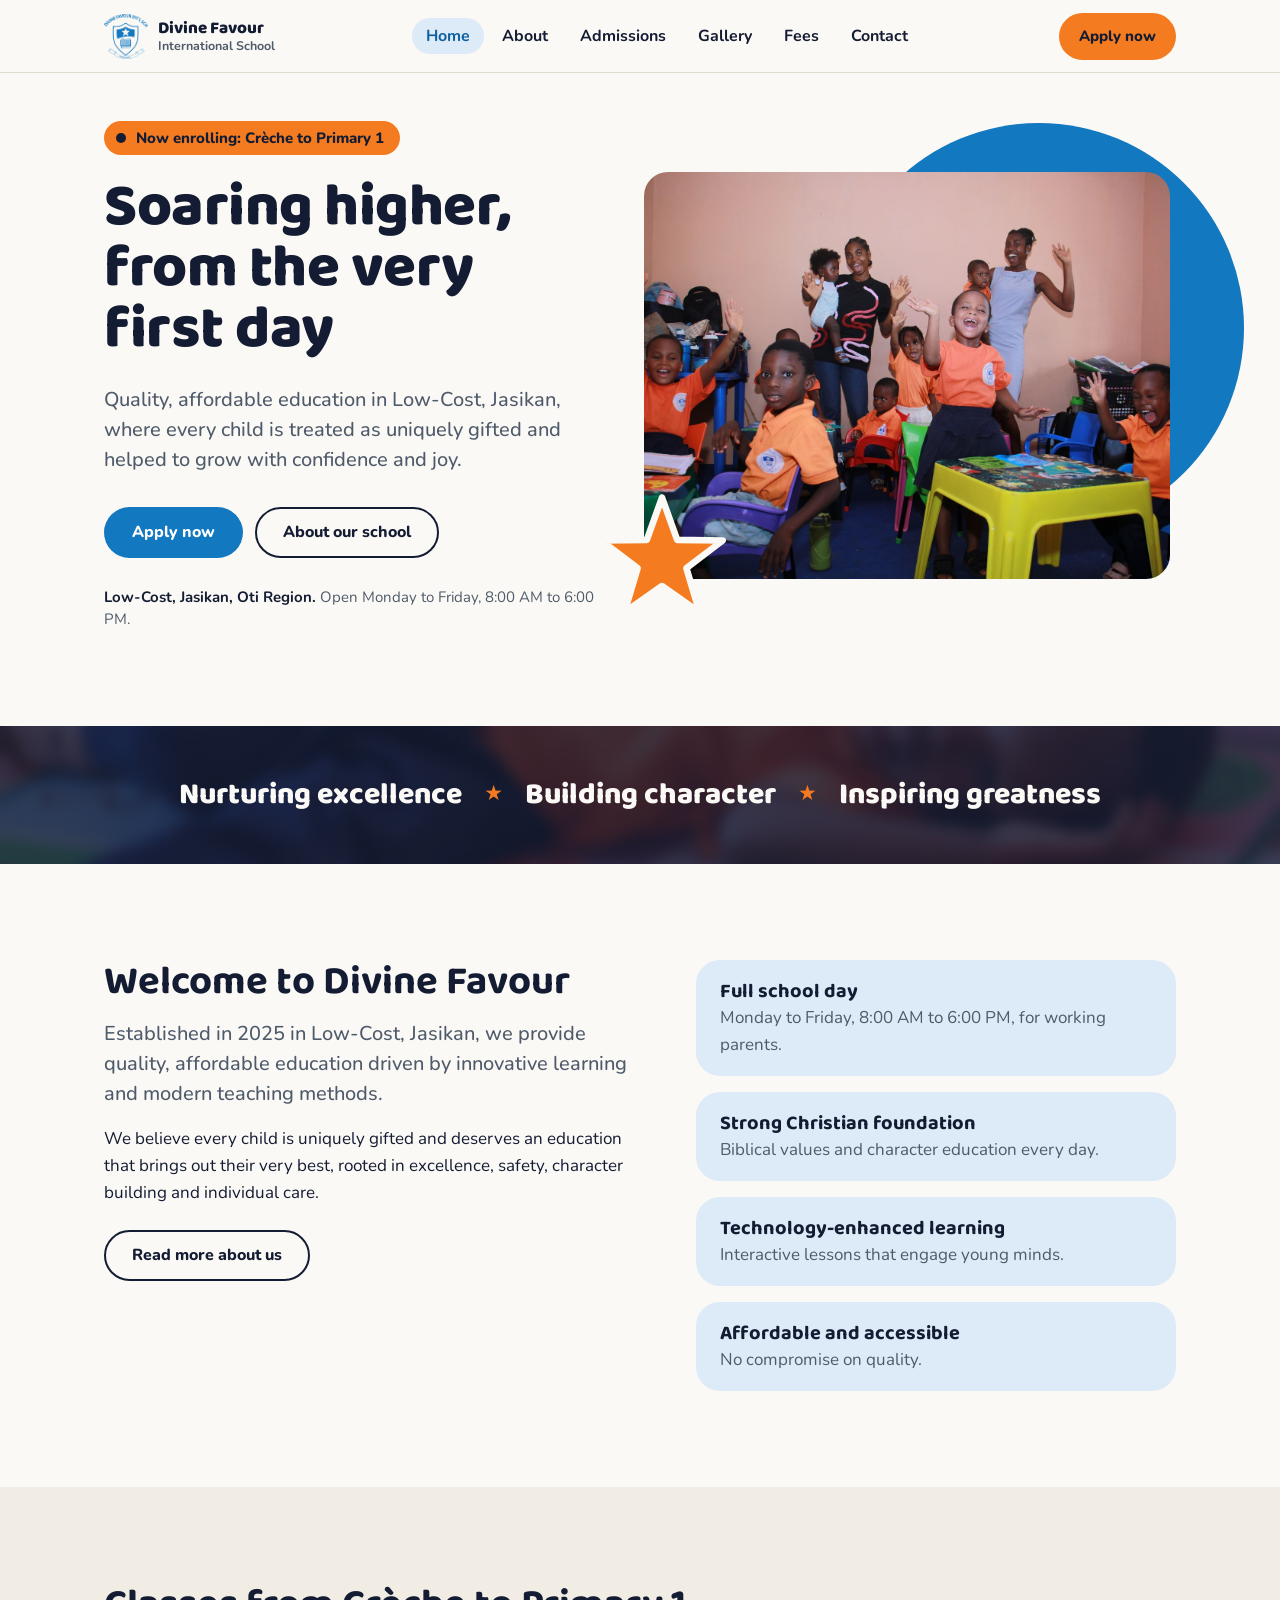
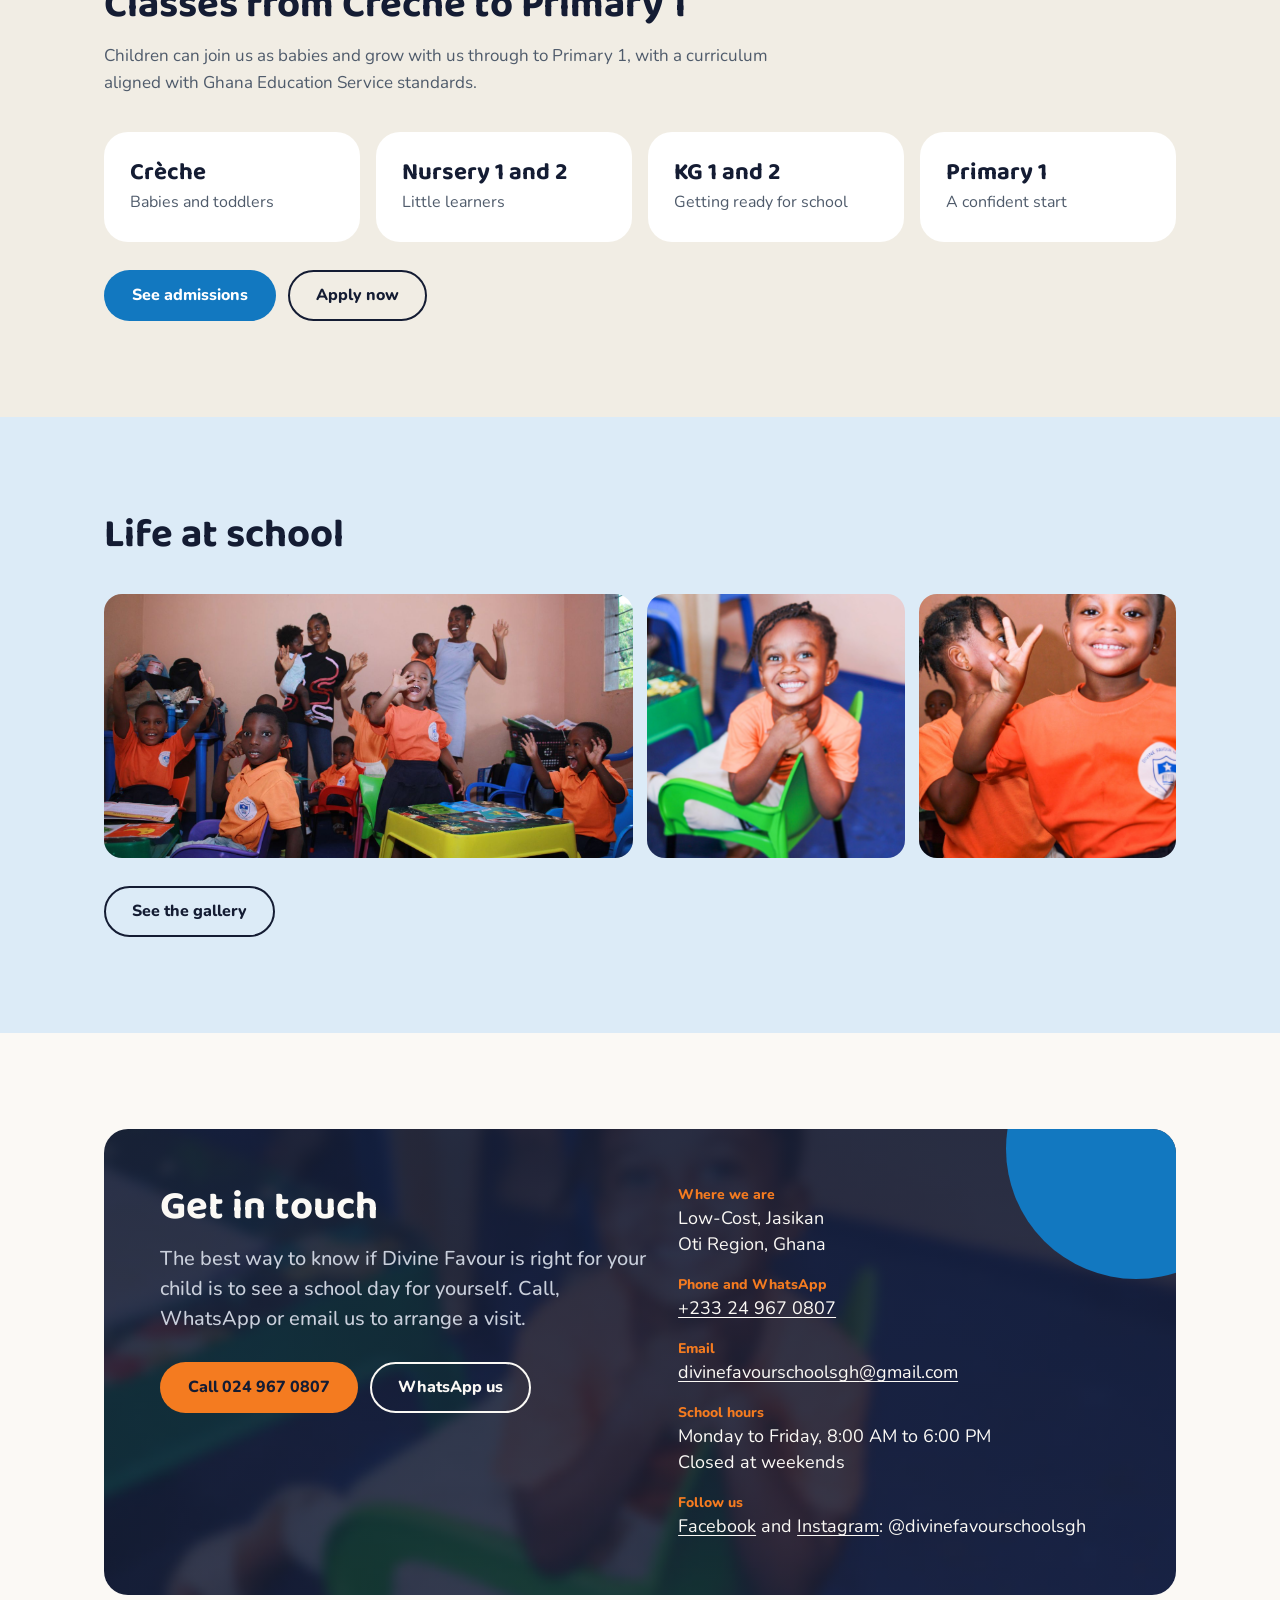
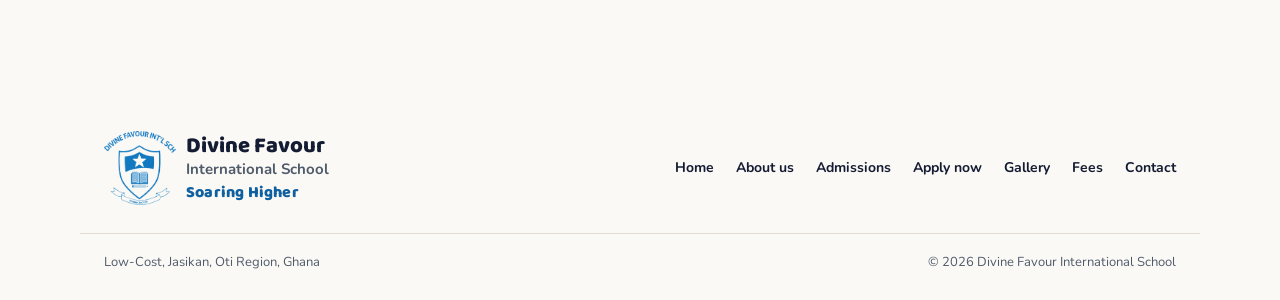
==== commit 94bc6a13: "Remove motto from header logo Co-Authored-By: Claude Opus 5.5 <noreply@anthropic.com> Claude-Session" ====
--- a/index.html
+++ b/index.html
@@ -22,7 +22,7 @@
     <div class="wrap bar">
       <a class="brand" href="index.html" aria-label="Divine Favour International School, home">
         <img src="assets/img/crest.png" alt="" width="46" height="47">
-        <span class="brand-text"><span class="brand-name">Divine Favour <span class="brand-line">International School</span></span><span class="brand-motto">Soaring Higher</span></span>
+        <span class="brand-text"><span class="brand-name">Divine Favour <span class="brand-line">International School</span></span></span>
       </a>
       <nav class="nav" aria-label="Main">
         <a href="index.html" aria-current="page">Home</a>
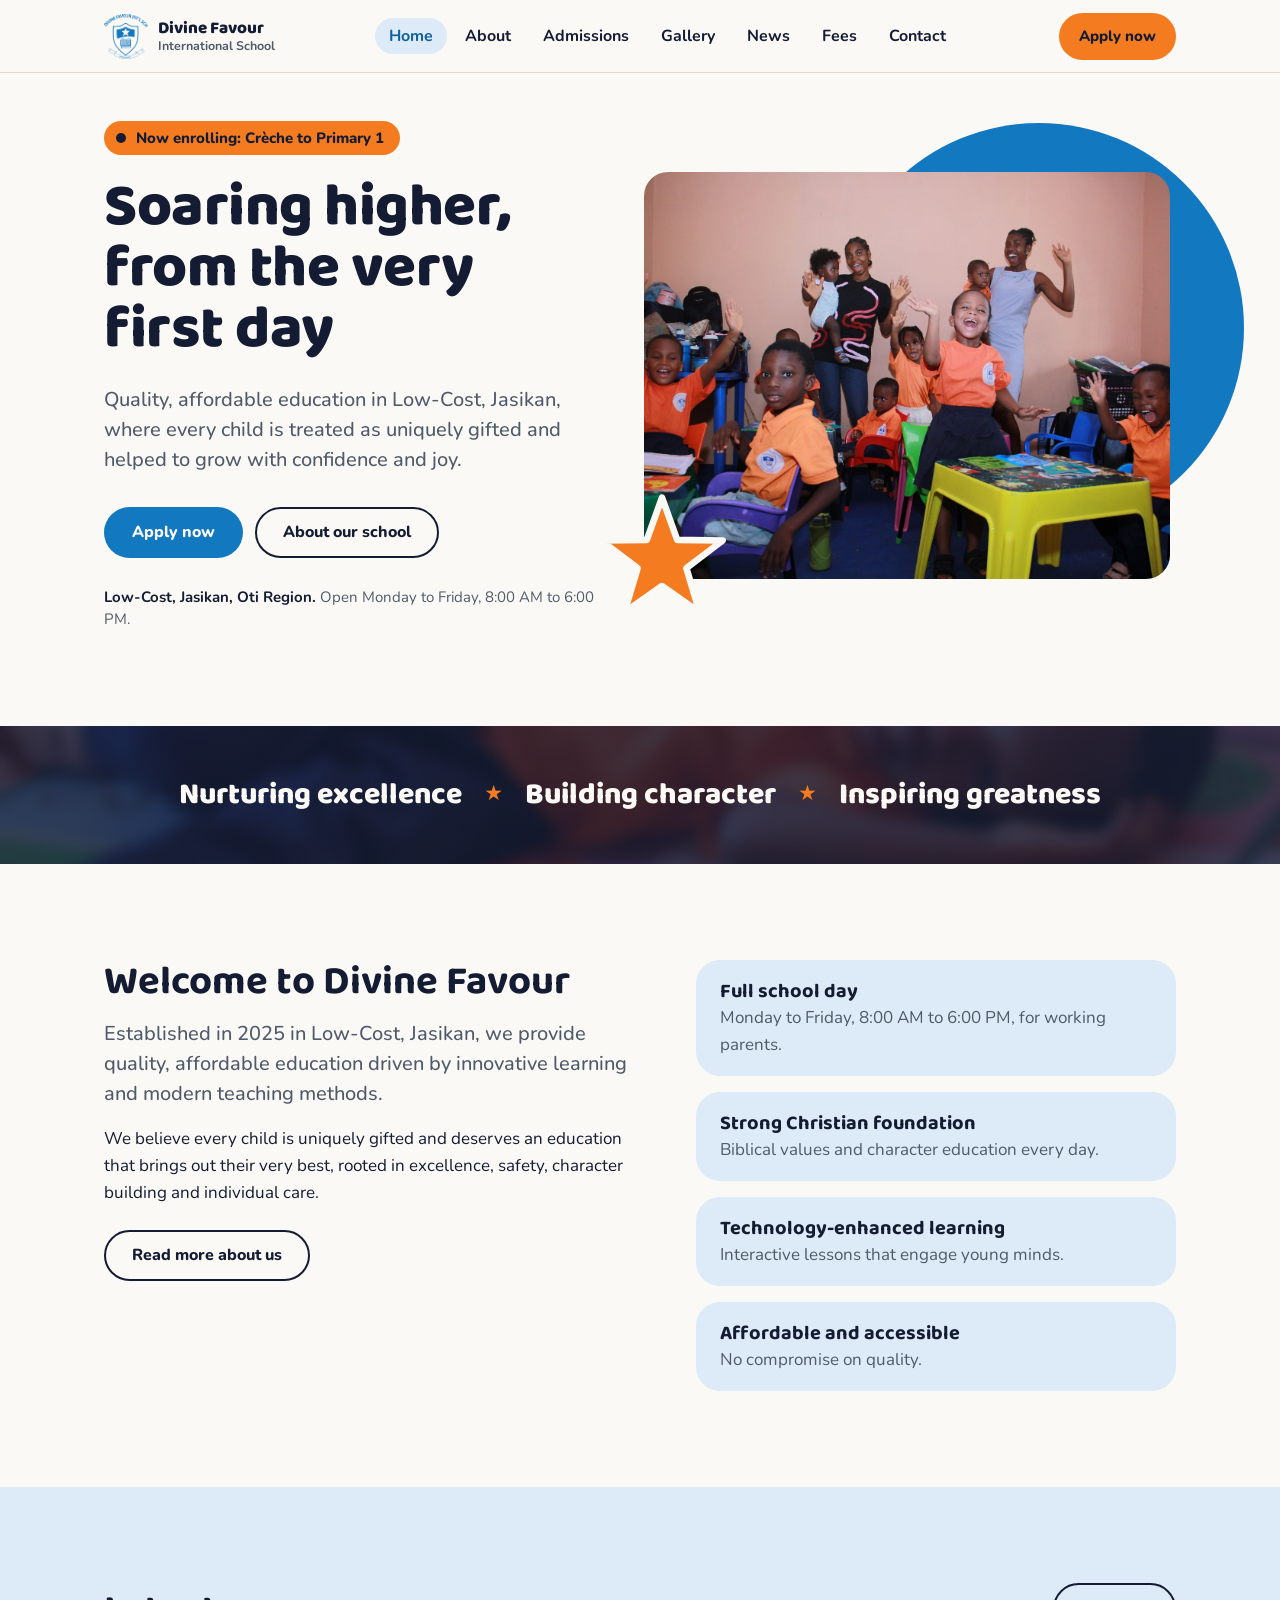
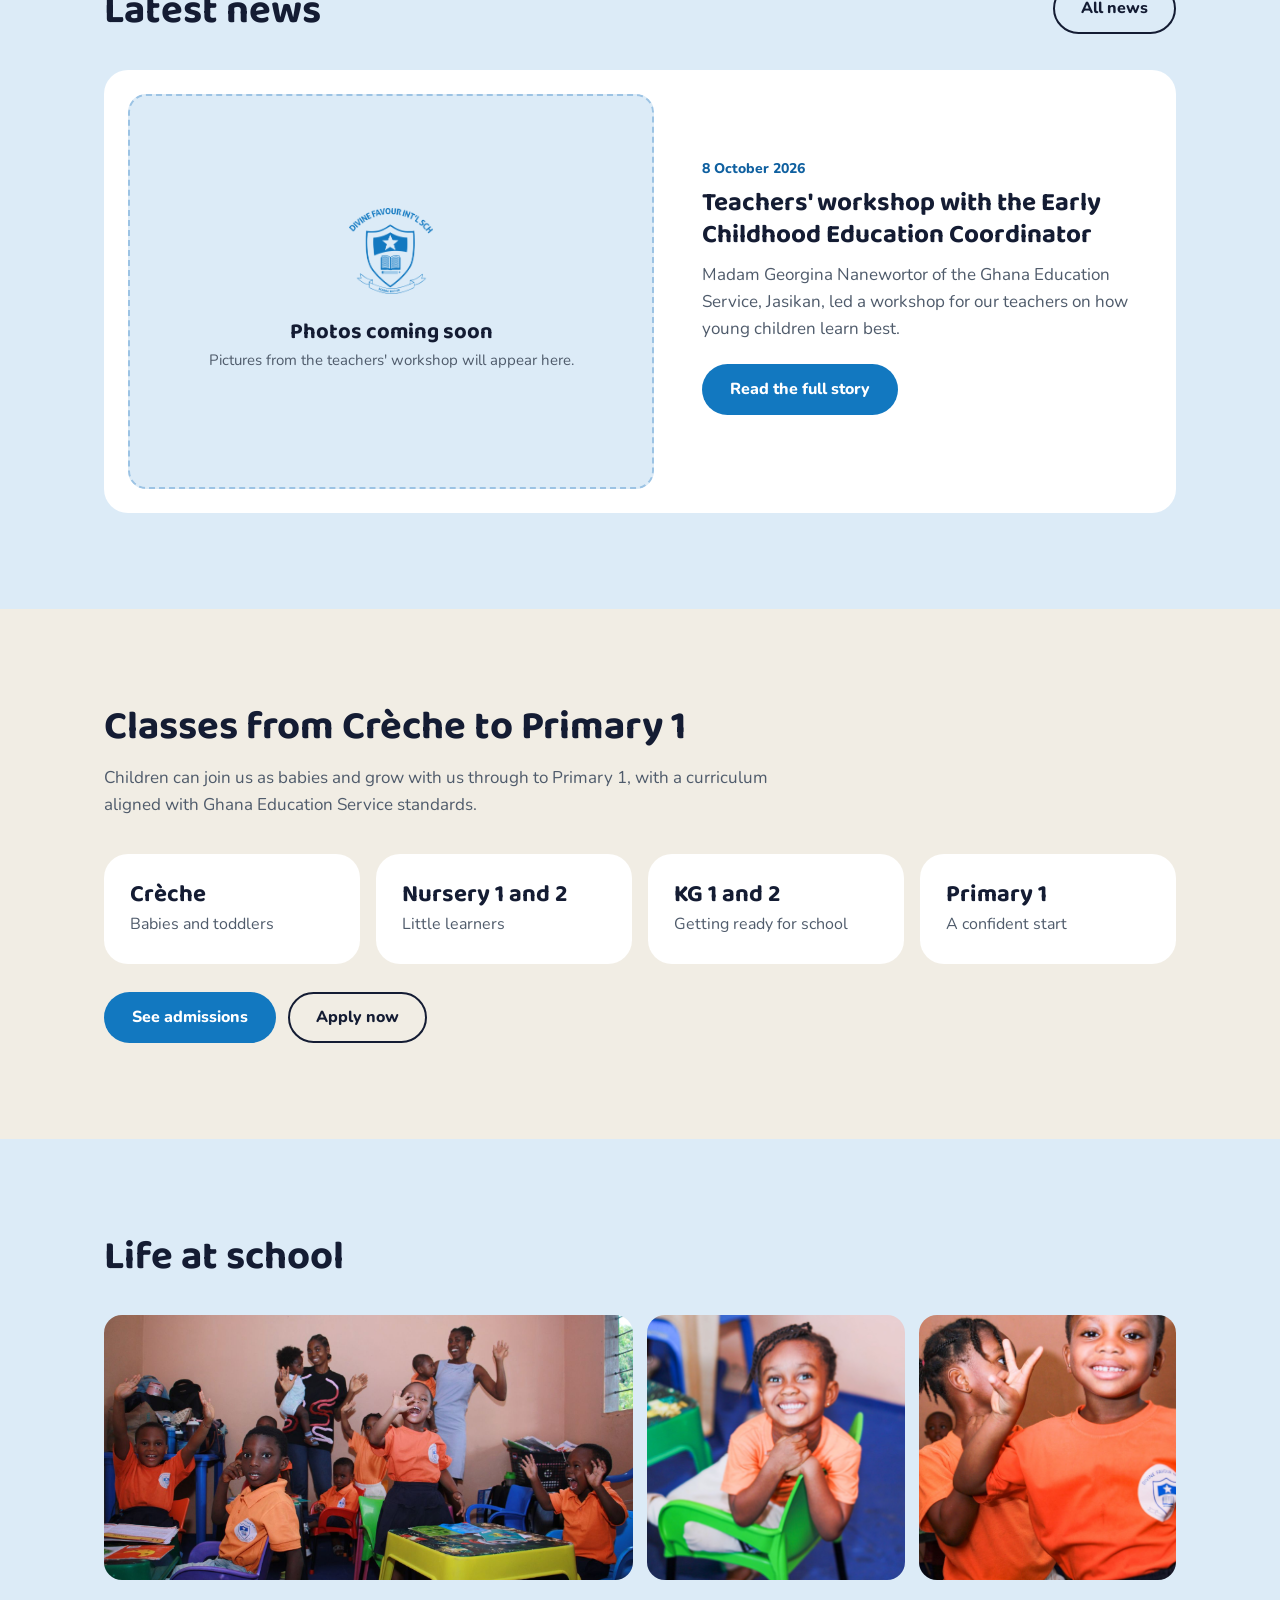
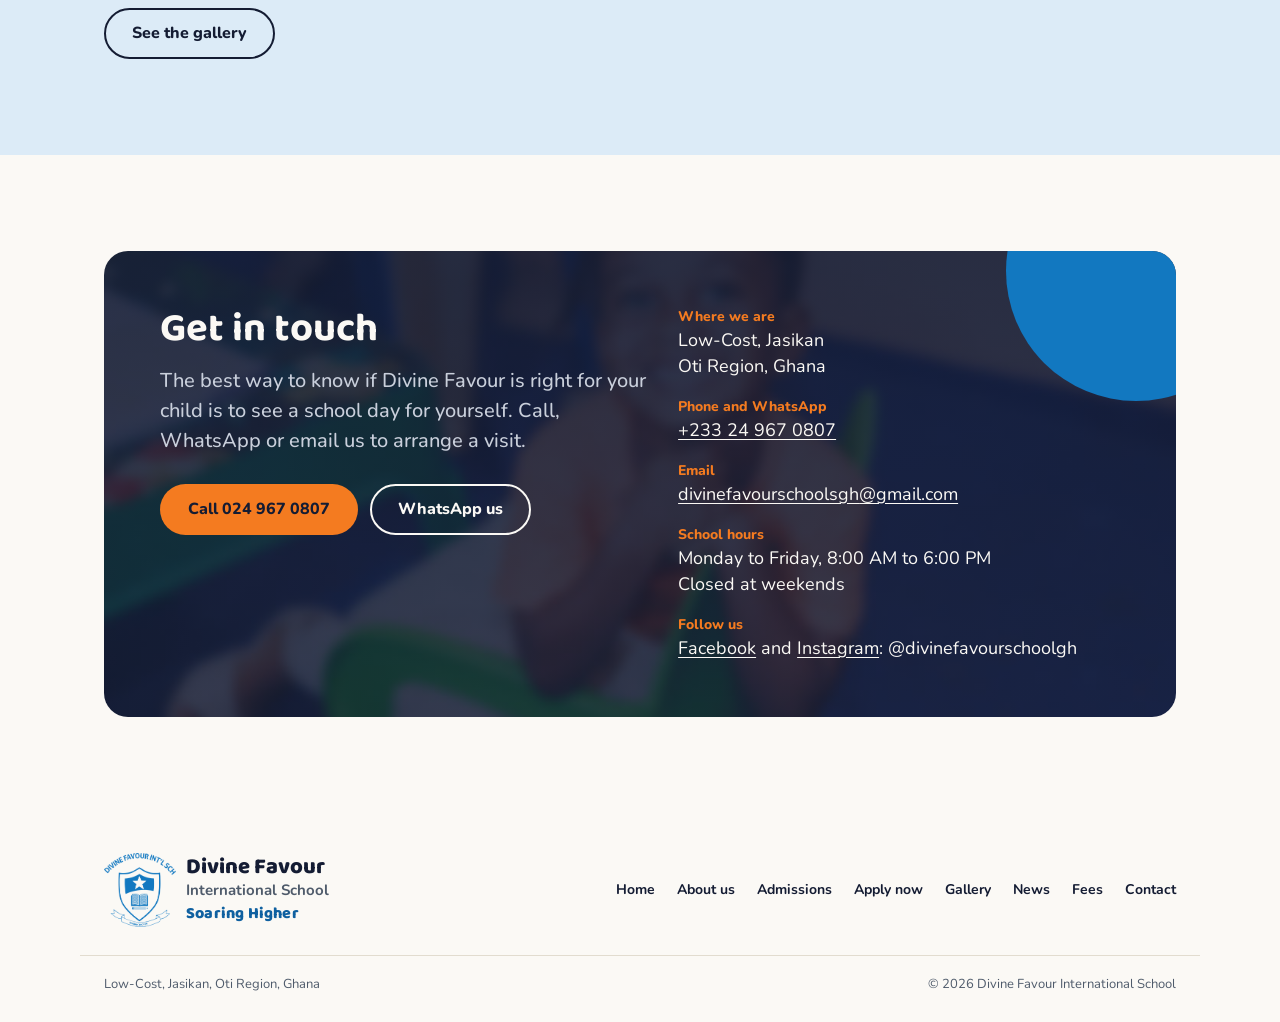
==== commit fd49a980: "Add News page and Latest news on Home with photo slideshows First story: teachers' workshop with Mad" ====
--- a/index.html
+++ b/index.html
@@ -7,7 +7,12 @@
   <meta name="description" content="Divine Favour International School in Low-Cost, Jasikan, Oti Region, Ghana. Crèche, Nursery, KG and Primary 1. Now enrolling.">
   <meta property="og:title" content="Divine Favour International School">
   <meta property="og:description" content="Divine Favour International School in Low-Cost, Jasikan, Oti Region, Ghana. Crèche, Nursery, KG and Primary 1. Now enrolling.">
-  <meta property="og:image" content="assets/img/class-wave-2.jpg">
+  <link rel="canonical" href="https://www.divinefavourschool.com/">
+  <meta property="og:type" content="website">
+  <meta property="og:url" content="https://www.divinefavourschool.com/">
+  <meta property="og:site_name" content="Divine Favour International School">
+  <meta property="og:image" content="https://www.divinefavourschool.com/assets/img/class-wave-2.jpg">
+  <meta name="twitter:card" content="summary_large_image">
   <meta name="theme-color" content="#1278c0">
   <link rel="icon" type="image/png" href="assets/img/favicon.png">
   <link rel="preconnect" href="https://fonts.googleapis.com">
@@ -29,6 +34,7 @@
         <a href="about.html">About</a>
         <a href="admissions.html">Admissions</a>
         <a href="gallery.html">Gallery</a>
+        <a href="news.html">News</a>
         <a href="fees.html">Fees</a>
         <a href="contact.html">Contact</a>
       </nav>
@@ -39,6 +45,7 @@
       <a href="about.html">About</a>
       <a href="admissions.html">Admissions</a>
       <a href="gallery.html">Gallery</a>
+      <a href="news.html">News</a>
       <a href="fees.html">Fees</a>
       <a href="contact.html">Contact</a>
     </nav>
@@ -95,6 +102,29 @@
       </div>
     </section>
 
+    <section class="section band-sky" id="latest-news">
+      <div class="wrap">
+        <div class="section-head news-head">
+          <h2>Latest news</h2>
+          <a class="btn btn-line" href="news.html">All news</a>
+        </div>
+        <article class="news-feature">
+          <div class="slideshow is-empty">
+            <div class="slide-placeholder">
+              <img src="assets/img/crest.png" alt="" width="96" height="98">
+              <p><strong>Photos coming soon</strong><span>Pictures from the teachers' workshop will appear here.</span></p>
+            </div>
+          </div>
+          <div class="news-text">
+            <p class="news-date"><time datetime="2026-10-08">8 October 2026</time></p>
+            <h3>Teachers' workshop with the Early Childhood Education Coordinator</h3>
+            <p>Madam Georgina Nanewortor of the Ghana Education Service, Jasikan, led a workshop for our teachers on how young children learn best.</p>
+            <div class="hero-actions"><a class="btn btn-blue" href="news.html#teachers-workshop-2026-10">Read the full story</a></div>
+          </div>
+        </article>
+      </div>
+    </section>
+
     <section class="section band-deep">
       <div class="wrap">
         <div class="section-head">
@@ -144,7 +174,7 @@
             <div><dt>Phone and WhatsApp</dt><dd class="v"><a href="tel:+233249670807">+233 24 967 0807</a></dd></div>
             <div><dt>Email</dt><dd class="v"><a href="mailto:divinefavourschoolsgh@gmail.com">divinefavourschoolsgh<wbr>@gmail.com</a></dd></div>
             <div><dt>School hours</dt><dd class="v">Monday to Friday, 8:00 AM to 6:00 PM<br>Closed at weekends</dd></div>
-            <div><dt>Follow us</dt><dd class="v"><a href="https://www.facebook.com/divinefavourschoolsgh">Facebook</a> and <a href="https://www.instagram.com/divinefavourschoolsgh">Instagram</a>: @divinefavourschoolsgh</dd></div>
+            <div><dt>Follow us</dt><dd class="v"><a href="https://www.facebook.com/divinefavourschoolgh">Facebook</a> and <a href="https://www.instagram.com/divinefavourschoolgh">Instagram</a>: @divinefavourschoolgh</dd></div>
           </dl>
         </div>
       </div>
@@ -163,14 +193,40 @@
         <a href="admissions.html">Admissions</a>
         <a href="admissions.html#apply">Apply now</a>
         <a href="gallery.html">Gallery</a>
+        <a href="news.html">News</a>
         <a href="fees.html">Fees</a>
         <a href="contact.html">Contact</a>
       </nav>
     </div>
     <div class="wrap foot-base">
       <p>Low-Cost, Jasikan, Oti Region, Ghana</p>
-      <p>© 2026 Divine Favour International School</p>
+      <p>© <span id="year">2026</span> Divine Favour International School</p>
+      <script>document.getElementById('year').textContent = new Date().getFullYear();</script>
     </div>
   </footer>
+  <script>
+    (function () {
+      var reduce = window.matchMedia('(prefers-reduced-motion: reduce)').matches;
+      document.querySelectorAll('.slideshow').forEach(function (ss) {
+        var track = ss.querySelector('.slides');
+        if (!track) return;
+        var slides = track.querySelectorAll('.slide'), dots = ss.querySelector('.ss-dots'), timer = null, paused = false;
+        if (slides.length < 2) { ss.classList.add('single'); return; }
+        slides.forEach(function (_, i) { var d = document.createElement('span'); dots.appendChild(d); });
+        var current = function () { return Math.round(track.scrollLeft / track.clientWidth); };
+        var go = function (i) { var n = slides.length; i = (i + n) % n; track.scrollTo({ left: i * track.clientWidth, behavior: reduce ? 'auto' : 'smooth' }); };
+        var mark = function () { var c = current(); dots.querySelectorAll('span').forEach(function (d, i) { d.classList.toggle('on', i === c); }); };
+        ss.querySelector('.ss-prev').addEventListener('click', function () { go(current() - 1); });
+        ss.querySelector('.ss-next').addEventListener('click', function () { go(current() + 1); });
+        track.addEventListener('scroll', function () { window.requestAnimationFrame(mark); });
+        track.addEventListener('keydown', function (e) { if (e.key === 'ArrowRight') { e.preventDefault(); go(current() + 1); } if (e.key === 'ArrowLeft') { e.preventDefault(); go(current() - 1); } });
+        mark();
+        if (reduce || !ss.hasAttribute('data-autoplay')) return;
+        ['mouseenter', 'focusin', 'touchstart'].forEach(function (ev) { ss.addEventListener(ev, function () { paused = true; }, { passive: true }); });
+        ['mouseleave', 'focusout'].forEach(function (ev) { ss.addEventListener(ev, function () { paused = false; }); });
+        timer = setInterval(function () { if (!paused && !document.hidden) go(current() + 1); }, 5000);
+      });
+    })();
+  </script>
 </body>
 </html>
--- a/styles.css
+++ b/styles.css
@@ -367,3 +367,44 @@
 
 .slogan-band { background: linear-gradient(rgba(20, 28, 51, 0.82), rgba(20, 28, 51, 0.82)), url(assets/img/bg/slogan.jpg) center / cover no-repeat; padding: 52px 0; }
 .visit { background: linear-gradient(rgba(20, 28, 51, 0.9), rgba(20, 28, 51, 0.84)), url(assets/img/bg/touch.jpg) center / cover no-repeat; }
+
+/* ---------- News ---------- */
+.news-head { display: flex; flex-wrap: wrap; align-items: end; justify-content: space-between; gap: var(--space-4); max-width: none; }
+.news-feature, .news-item { display: grid; gap: var(--space-6); align-items: center; background: var(--white); border-radius: var(--radius-lg); padding: var(--space-4); }
+@media (min-width: 900px) {
+  .news-feature { grid-template-columns: 1.15fr 1fr; gap: 40px; padding: var(--space-6); }
+  .news-item { grid-template-columns: 1.1fr 1fr; gap: 48px; padding: 28px; align-items: start; }
+}
+.news-list { display: grid; gap: var(--space-12); }
+.news-text { padding: 0 var(--space-2) var(--space-2); }
+.news-date { font-weight: 800; font-size: 14px; line-height: 20px; color: var(--blue-deep); margin-bottom: 8px; }
+.news-feature h3 { font-size: 26px; line-height: 32px; }
+.news-feature p:not(.news-date) { margin-top: 10px; color: var(--ink-muted); }
+.news-feature .hero-actions { margin-top: 22px; }
+.news-item h2 { font-size: clamp(26px, 3vw, 32px); line-height: 1.18; margin-bottom: 14px; }
+.news-item .news-text p { margin-top: 12px; }
+.news-item .news-text p:first-of-type { margin-top: 0; }
+.news-points { margin: 10px 0 0; padding-left: 22px; display: grid; gap: 8px; }
+.news-points li::marker { color: var(--orange); }
+#teachers-workshop-2026-10, .news-item { scroll-margin-top: 110px; }
+
+/* Slideshow */
+.slideshow { position: relative; border-radius: 18px; overflow: hidden; background: var(--ink); }
+.slides { display: flex; overflow-x: auto; scroll-snap-type: x mandatory; scrollbar-width: none; aspect-ratio: 4 / 3; }
+.slides::-webkit-scrollbar { display: none; }
+.slides:focus-visible { outline: 3px solid var(--orange); outline-offset: -3px; }
+.slide { flex: 0 0 100%; margin: 0; scroll-snap-align: start; position: relative; }
+.slide img { width: 100%; height: 100%; object-fit: cover; }
+.slide figcaption { position: absolute; left: 0; right: 0; bottom: 0; padding: 32px 16px 34px; background: linear-gradient(transparent, rgba(20, 28, 51, 0.85)); color: var(--white); font-size: 15px; line-height: 21px; font-weight: 600; }
+.ss-btn { position: absolute; top: 50%; transform: translateY(-50%); width: 44px; height: 44px; border-radius: 50%; border: 0; background: rgba(251, 249, 245, 0.92); color: var(--ink); font-size: 30px; line-height: 40px; cursor: pointer; display: grid; place-items: center; padding: 0 0 4px; }
+.ss-btn:hover { background: var(--orange); }
+.ss-prev { left: 12px; } .ss-next { right: 12px; }
+.ss-dots { position: absolute; bottom: 12px; left: 0; right: 0; display: flex; justify-content: center; gap: 8px; pointer-events: none; }
+.ss-dots span { width: 8px; height: 8px; border-radius: 50%; background: rgba(255, 255, 255, 0.55); }
+.ss-dots span.on { background: var(--orange); width: 22px; border-radius: 4px; }
+.slideshow.single .ss-btn, .slideshow.single .ss-dots { display: none; }
+.slideshow.is-empty { background: var(--sky); }
+.slide-placeholder { aspect-ratio: 4 / 3; display: grid; place-content: center; justify-items: center; gap: 14px; text-align: center; padding: var(--space-6); border: 2px dashed #9cc3e4; border-radius: 18px; }
+.slide-placeholder img { width: 84px; height: auto; }
+.slide-placeholder strong { display: block; font-family: var(--display); font-size: 22px; line-height: 28px; color: var(--ink); }
+.slide-placeholder span { color: var(--ink-muted); font-size: 15px; }
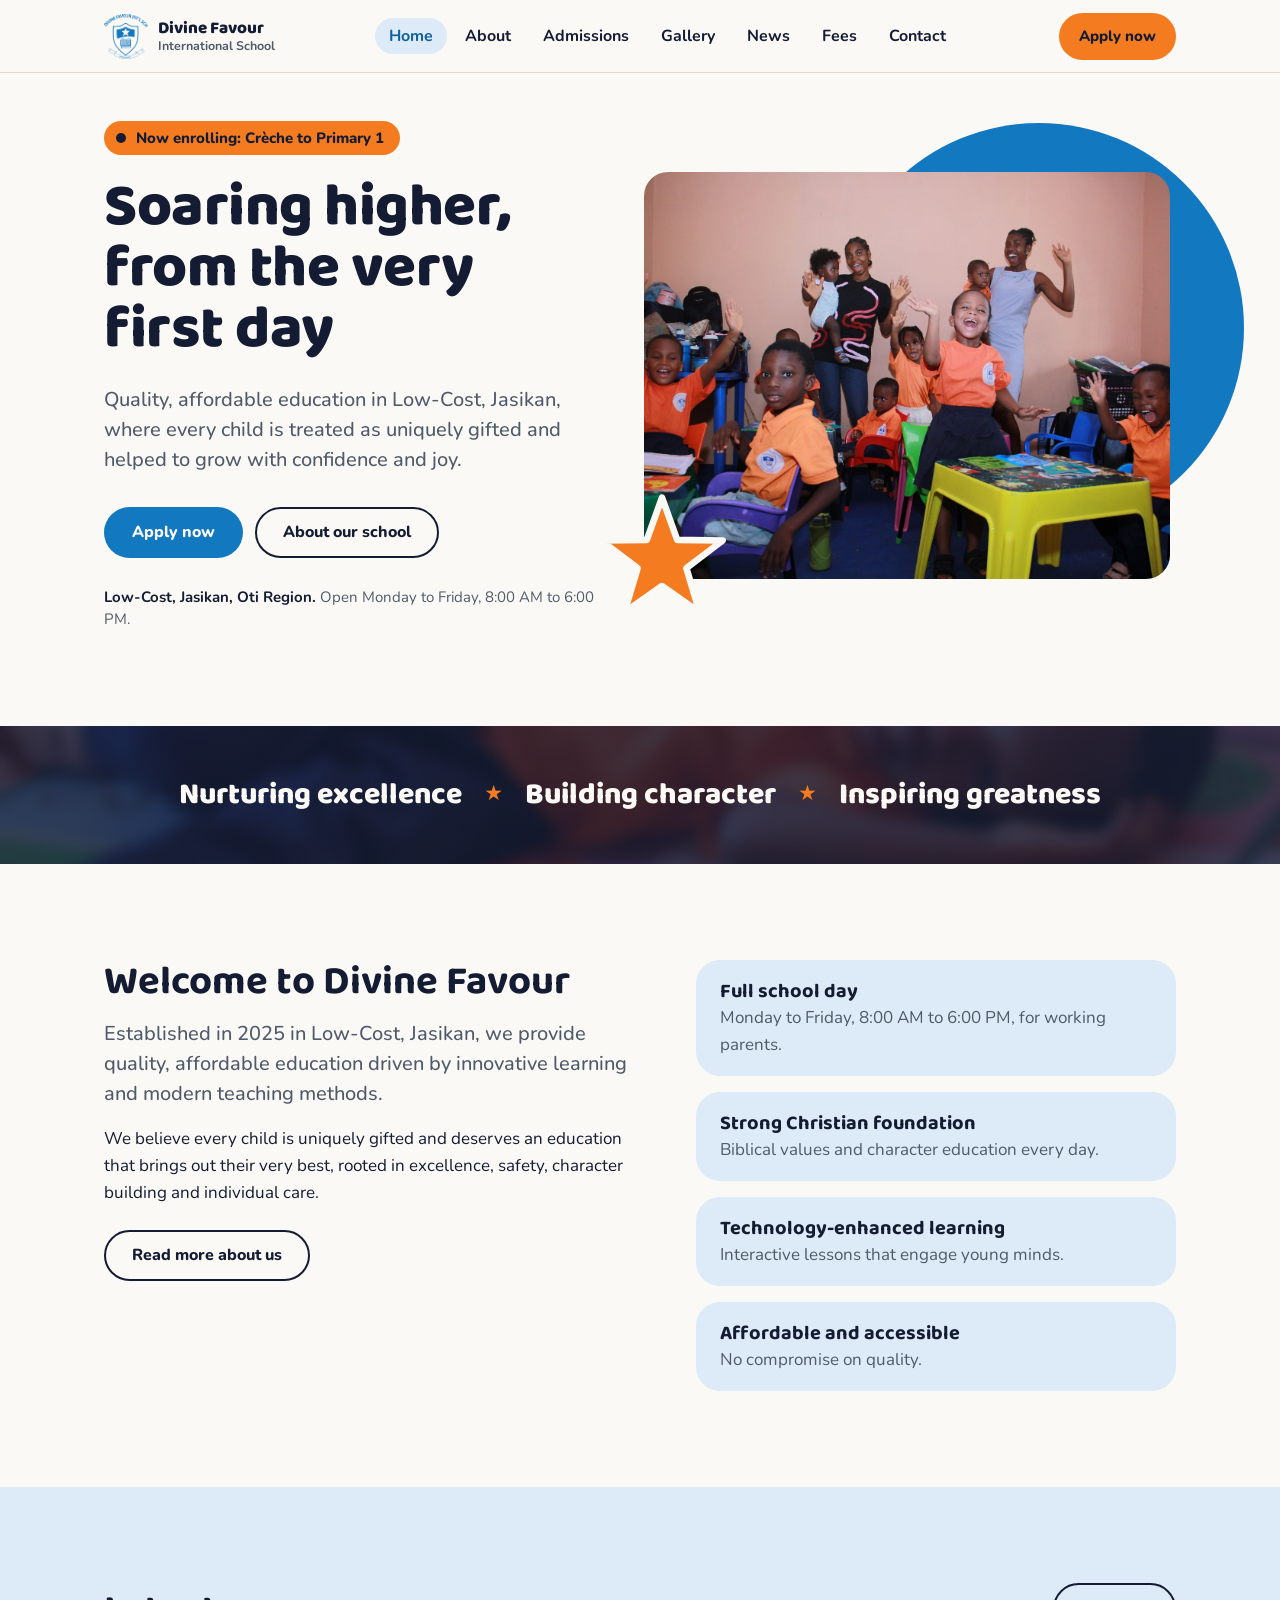
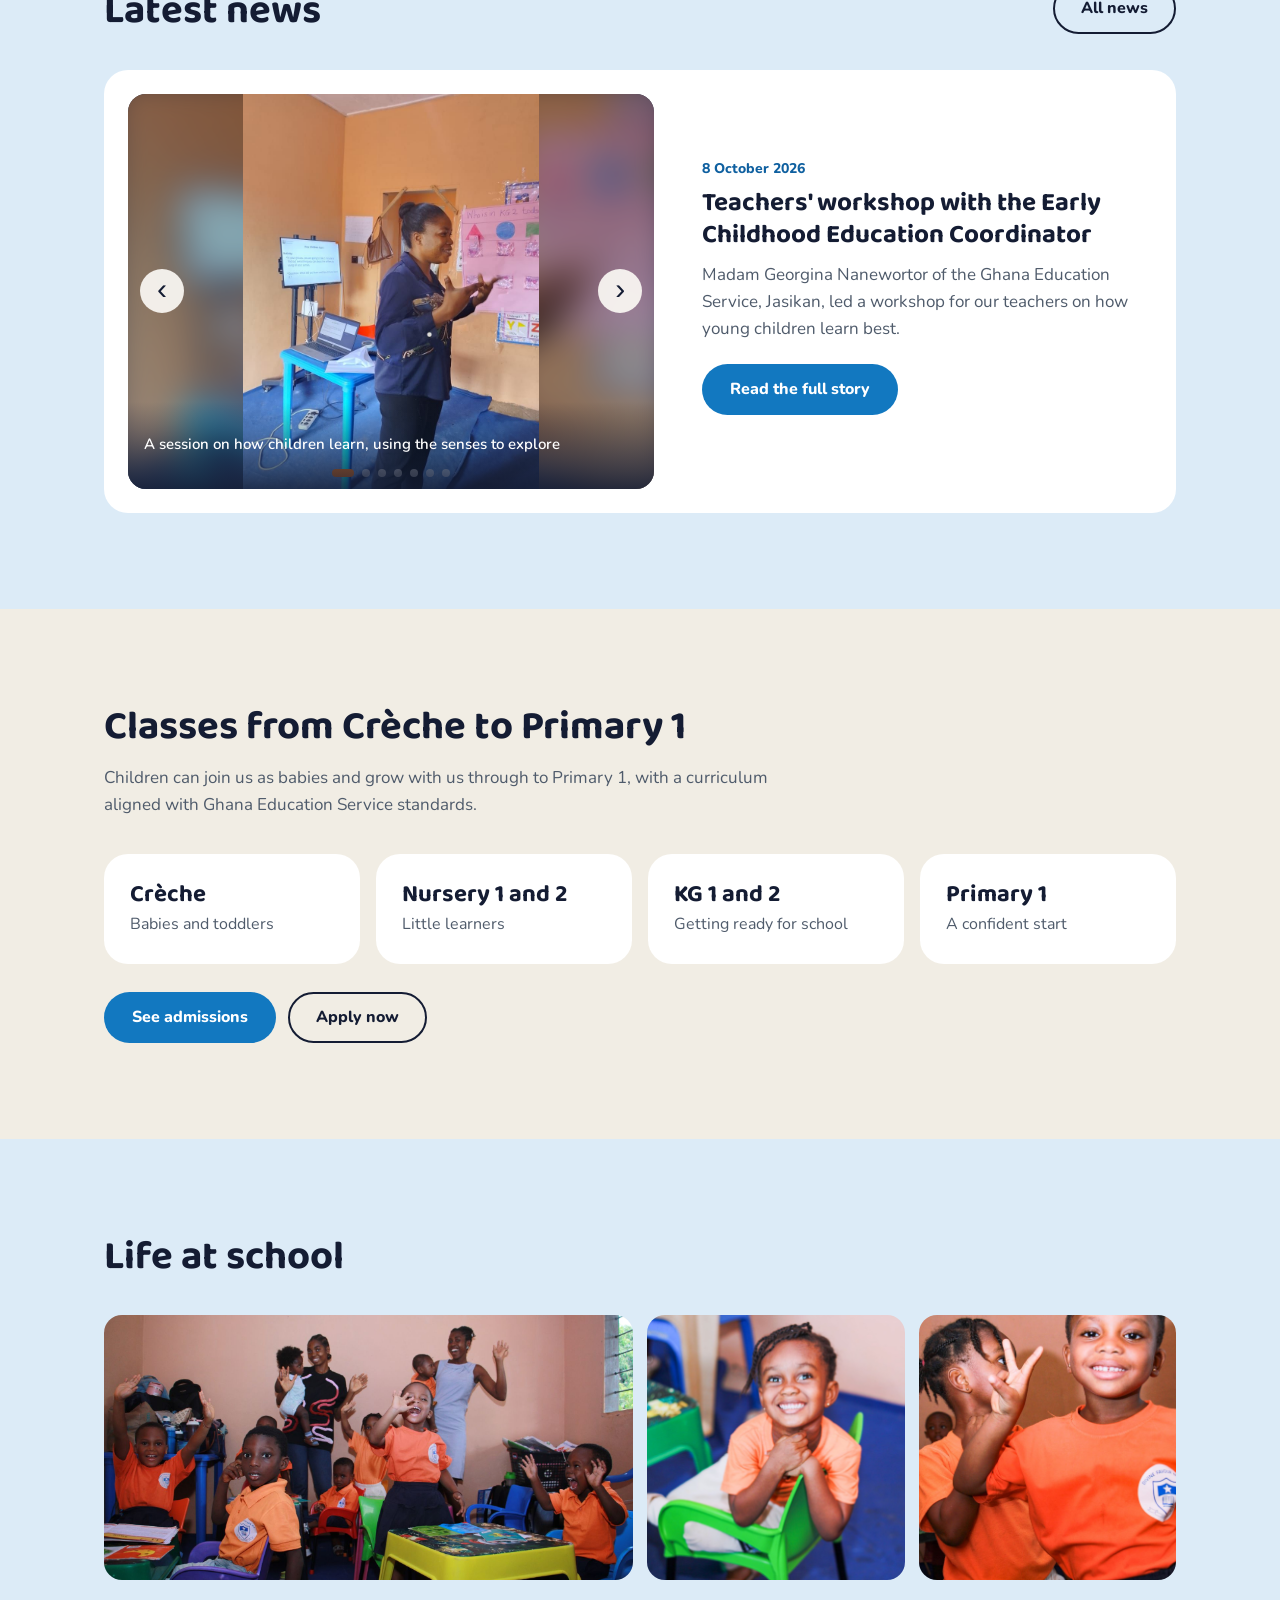
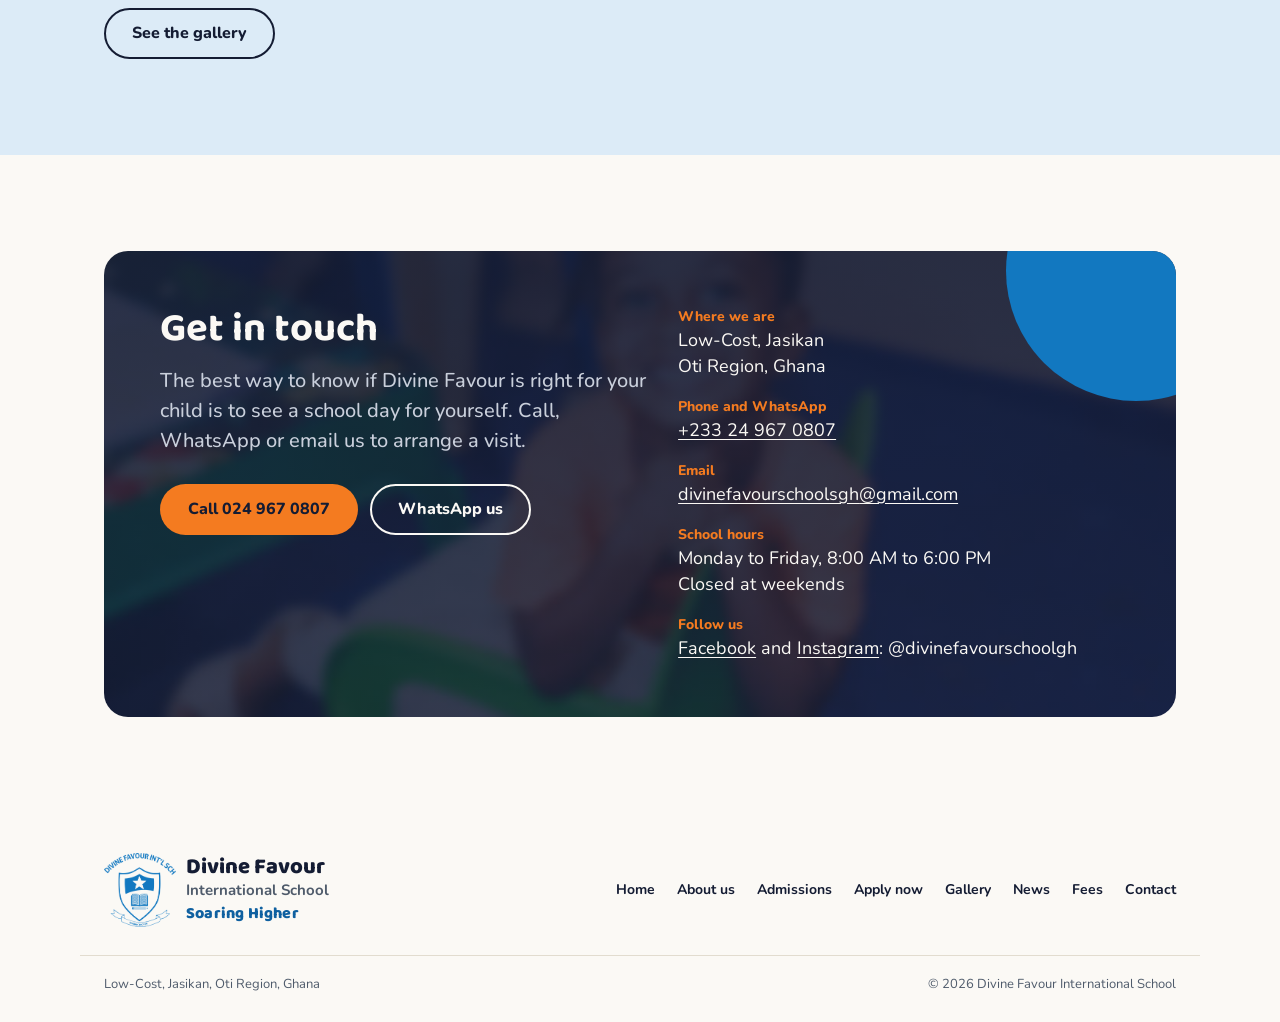
==== commit 730516da: "Add workshop photos to the news slideshow Seven photos chosen from the 8 Oct 2026 teachers' workshop" ====
--- a/index.html
+++ b/index.html
@@ -109,11 +109,19 @@
           <a class="btn btn-line" href="news.html">All news</a>
         </div>
         <article class="news-feature">
-          <div class="slideshow is-empty">
-            <div class="slide-placeholder">
-              <img src="assets/img/crest.png" alt="" width="96" height="98">
-              <p><strong>Photos coming soon</strong><span>Pictures from the teachers' workshop will appear here.</span></p>
+          <div class="slideshow" data-autoplay>
+            <div class="slides" tabindex="0" role="region" aria-label="Photos: Teachers' workshop with the Early Childhood Education Coordinator">
+              <figure class="slide tall" style="--photo: url(assets/img/news/teachers-workshop-2026-10/01-session.jpg)"><img src="assets/img/news/teachers-workshop-2026-10/01-session.jpg" width="780" height="1040" alt="A session on how children learn, using the senses to explore"><figcaption>A session on how children learn, using the senses to explore</figcaption></figure>
+              <figure class="slide tall" style="--photo: url(assets/img/news/teachers-workshop-2026-10/02-teachers-notes.jpg)"><img src="assets/img/news/teachers-workshop-2026-10/02-teachers-notes.jpg" width="780" height="1040" alt="Our teachers taking notes during the workshop" loading="lazy"><figcaption>Our teachers taking notes during the workshop</figcaption></figure>
+              <figure class="slide"><img src="assets/img/news/teachers-workshop-2026-10/03-demonstration.jpg" width="1040" height="780" alt="Teachers demonstrating how a young child explores to learn" loading="lazy"><figcaption>Teachers demonstrating how a young child explores to learn</figcaption></figure>
+              <figure class="slide tall" style="--photo: url(assets/img/news/teachers-workshop-2026-10/04-practical-ideas.jpg)"><img src="assets/img/news/teachers-workshop-2026-10/04-practical-ideas.jpg" width="780" height="1040" alt="Practical ideas for a calm, stress-free classroom" loading="lazy"><figcaption>Practical ideas for a calm, stress-free classroom</figcaption></figure>
+              <figure class="slide tall" style="--photo: url(assets/img/news/teachers-workshop-2026-10/05-hierarchy-of-needs.jpg)"><img src="assets/img/news/teachers-workshop-2026-10/05-hierarchy-of-needs.jpg" width="780" height="1040" alt="Hierarchy of needs: from basic needs and safety to confidence and achievement" loading="lazy"><figcaption>Hierarchy of needs: from basic needs and safety to confidence and achievement</figcaption></figure>
+              <figure class="slide"><img src="assets/img/news/teachers-workshop-2026-10/06-safety-and-security.jpg" width="1040" height="780" alt="Safety and security: keeping every child physically and emotionally safe" loading="lazy"><figcaption>Safety and security: keeping every child physically and emotionally safe</figcaption></figure>
+              <figure class="slide"><img src="assets/img/news/teachers-workshop-2026-10/07-daily-plan.jpg" width="1040" height="780" alt="Planning the school day with a balanced daily plan" loading="lazy"><figcaption>Planning the school day with a balanced daily plan</figcaption></figure>
             </div>
+            <button class="ss-btn ss-prev" type="button" aria-label="Previous photo">&#8249;</button>
+            <button class="ss-btn ss-next" type="button" aria-label="Next photo">&#8250;</button>
+            <div class="ss-dots" aria-hidden="true"></div>
           </div>
           <div class="news-text">
             <p class="news-date"><time datetime="2026-10-08">8 October 2026</time></p>
--- a/styles.css
+++ b/styles.css
@@ -408,3 +408,12 @@
 .slide-placeholder img { width: 84px; height: auto; }
 .slide-placeholder strong { display: block; font-family: var(--display); font-size: 22px; line-height: 28px; color: var(--ink); }
 .slide-placeholder span { color: var(--ink-muted); font-size: 15px; }
+.slide.tall { overflow: hidden; }
+.slide.tall::before { content: ""; position: absolute; inset: -20px; background: var(--photo) center / cover no-repeat; filter: blur(18px) brightness(0.7); }
+.slide.tall img { position: relative; object-fit: contain; }
+.slide figcaption { z-index: 1; }
+@media (max-width: 699px) {
+  .slides, .slide-placeholder { aspect-ratio: 4 / 4.4; }
+  .slide figcaption { font-size: 13px; line-height: 18px; padding: 24px 12px 28px; }
+  .ss-btn { width: 38px; height: 38px; font-size: 26px; line-height: 34px; }
+}
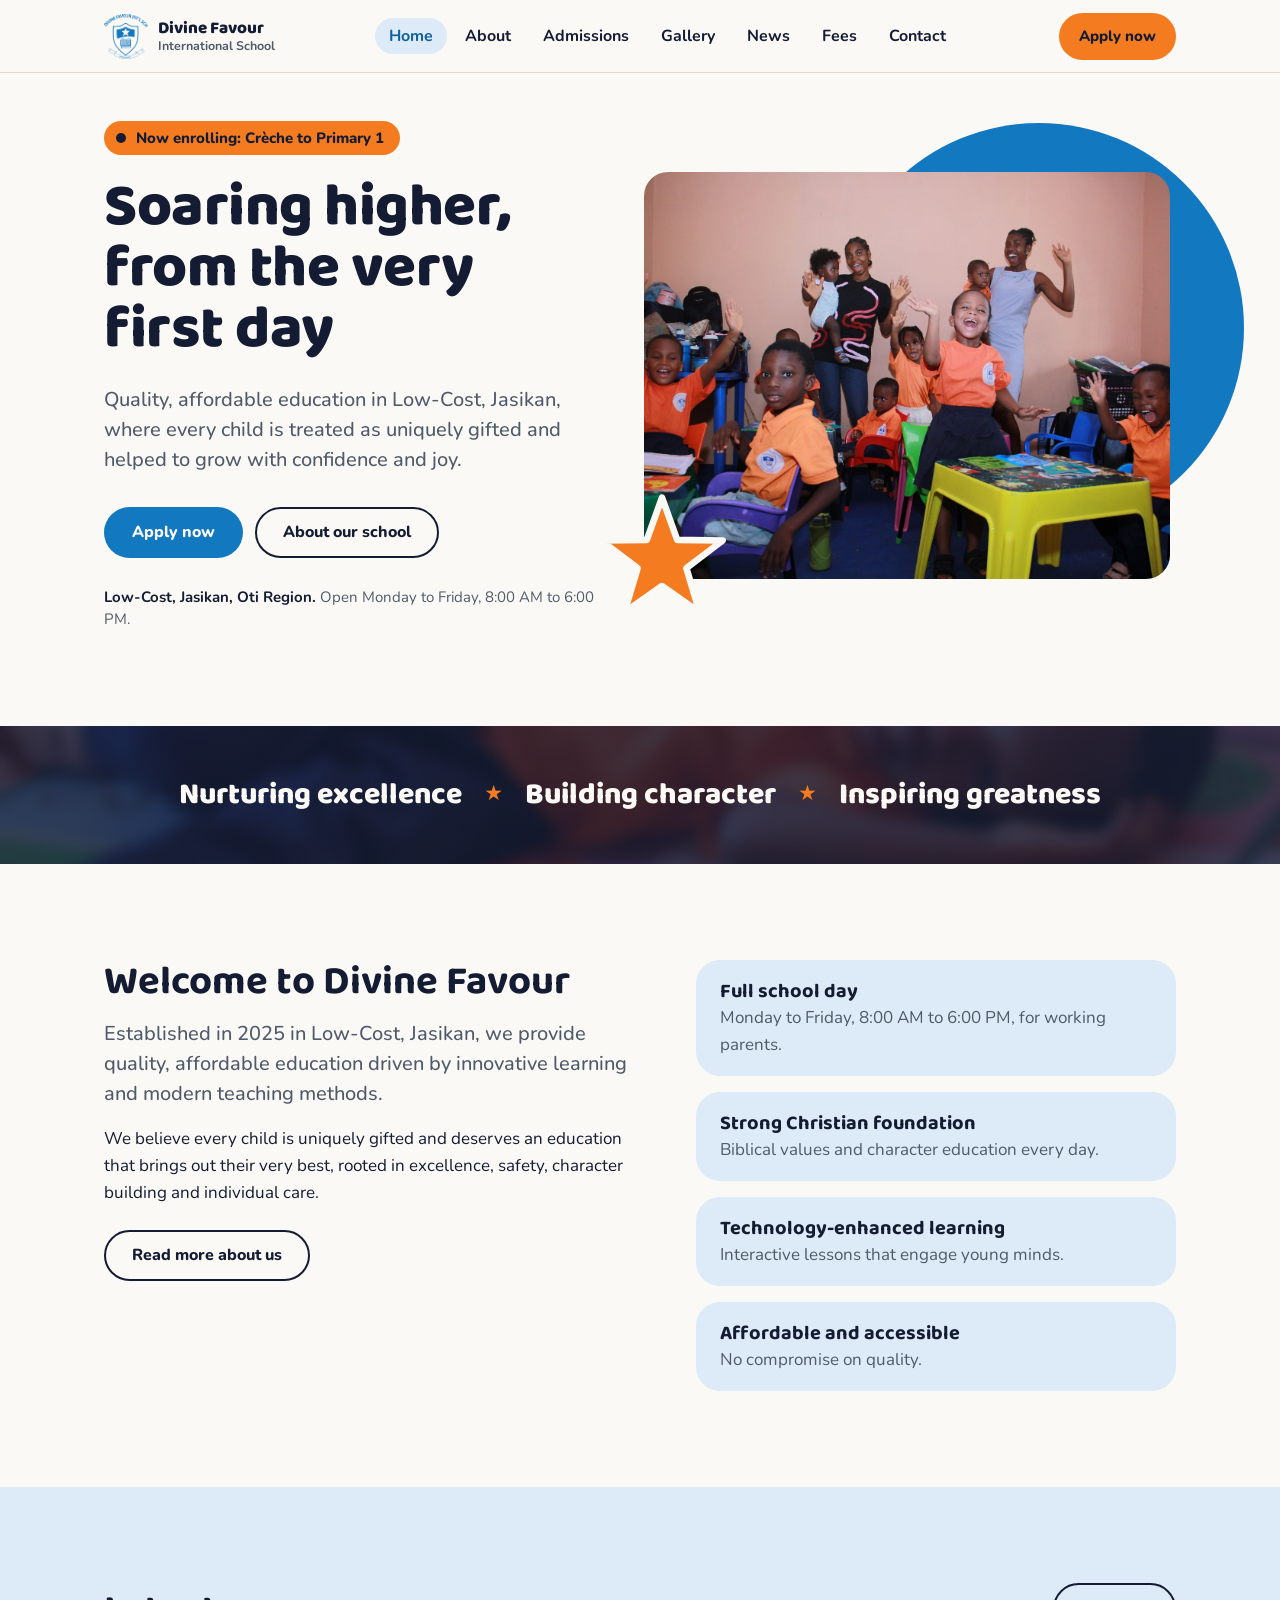
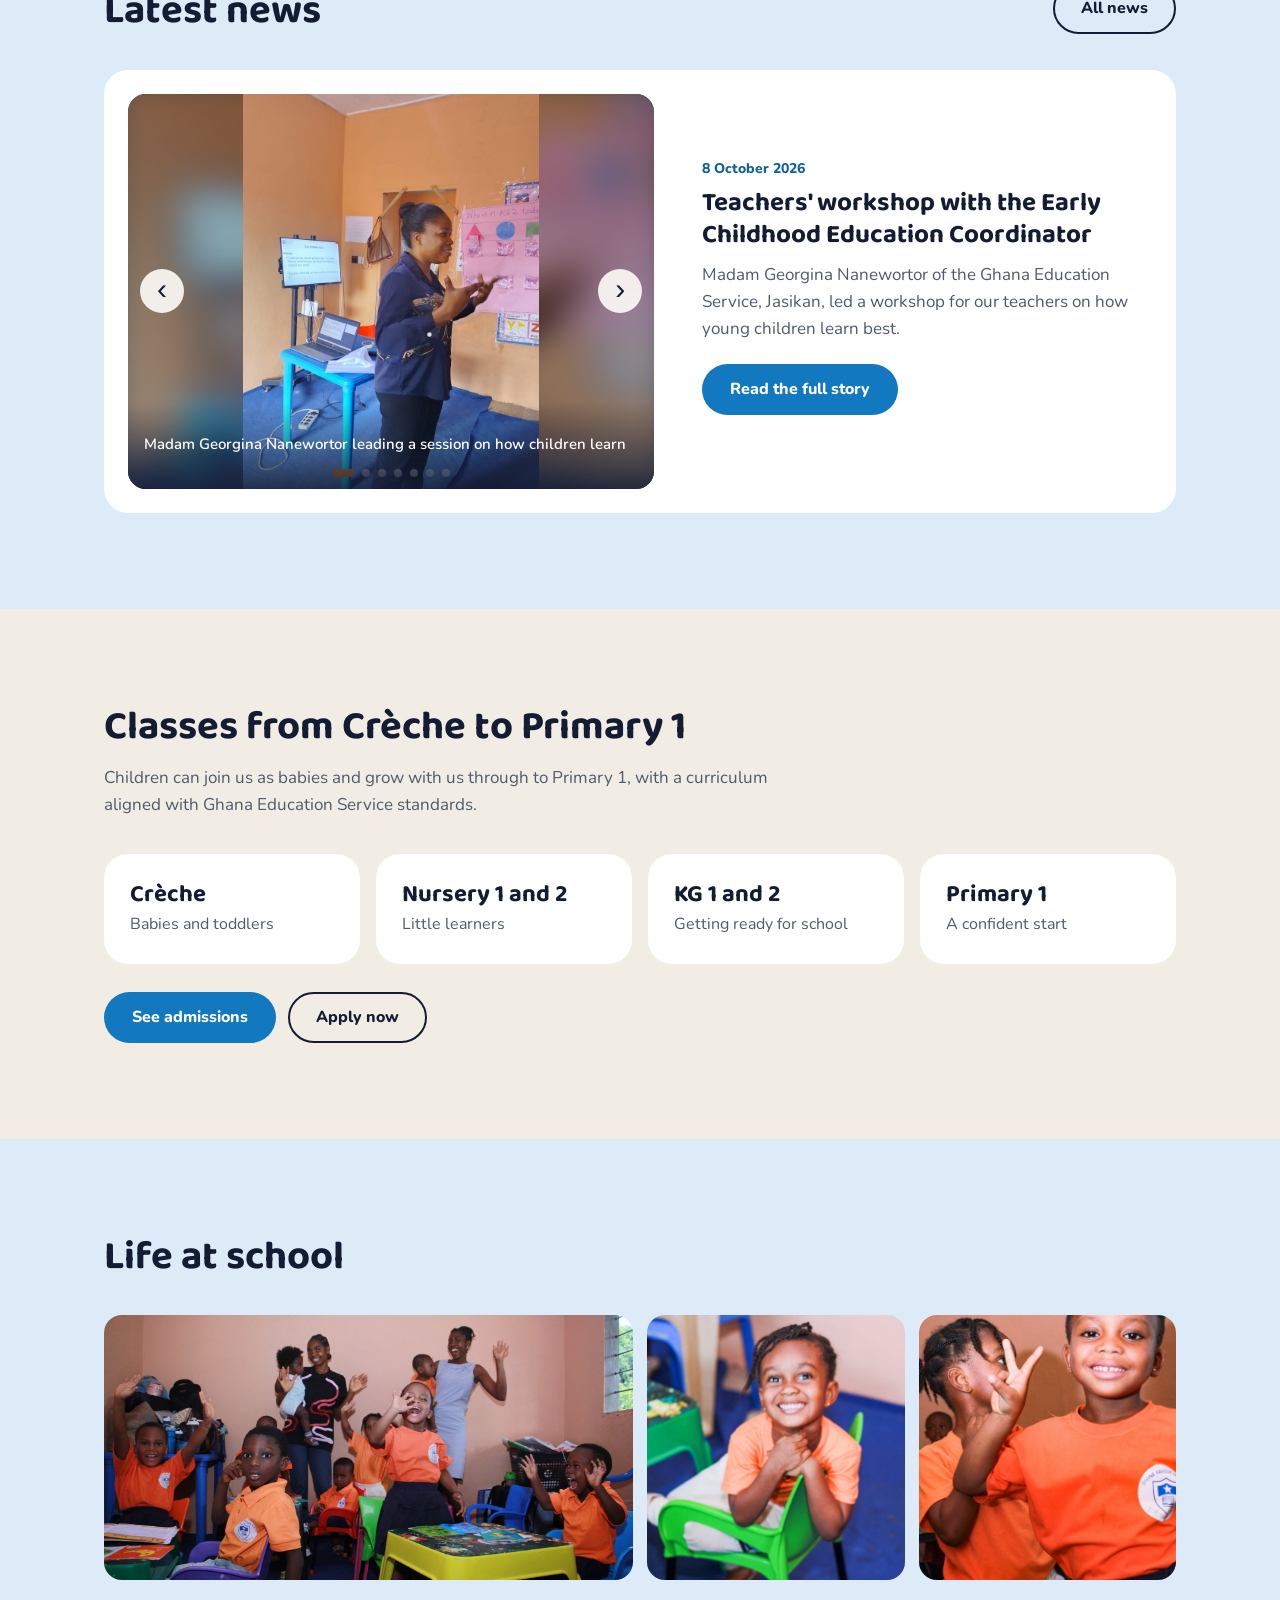
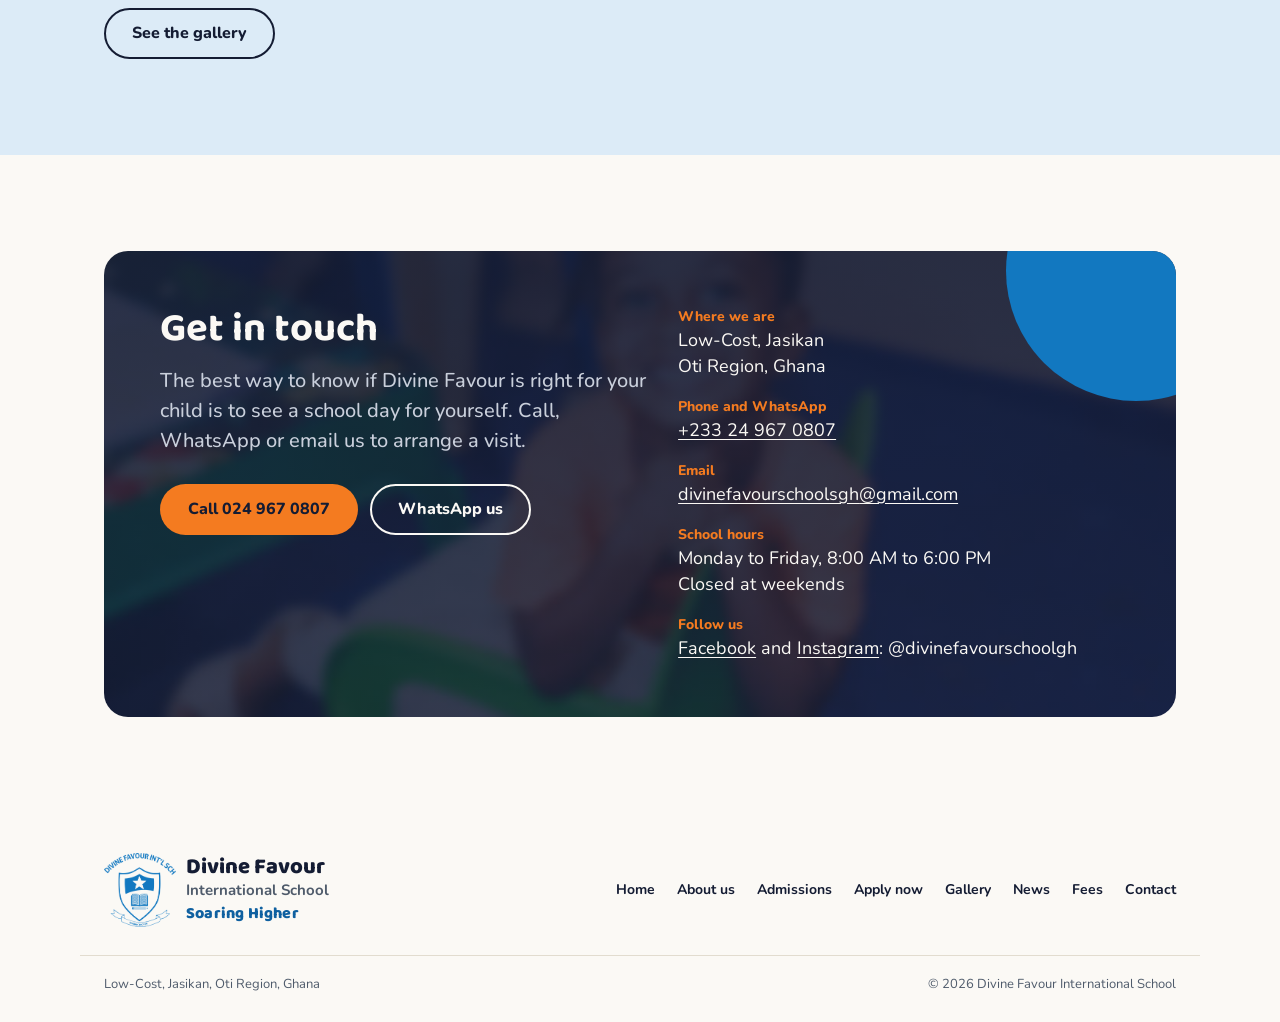
==== commit 9847232f: "Name Madam Nanewortor in workshop photo captions Co-Authored-By: Claude Opus 5.5 <noreply@anthropic." ====
--- a/index.html
+++ b/index.html
@@ -111,10 +111,10 @@
         <article class="news-feature">
           <div class="slideshow" data-autoplay>
             <div class="slides" tabindex="0" role="region" aria-label="Photos: Teachers' workshop with the Early Childhood Education Coordinator">
-              <figure class="slide tall" style="--photo: url(assets/img/news/teachers-workshop-2026-10/01-session.jpg)"><img src="assets/img/news/teachers-workshop-2026-10/01-session.jpg" width="780" height="1040" alt="A session on how children learn, using the senses to explore"><figcaption>A session on how children learn, using the senses to explore</figcaption></figure>
+              <figure class="slide tall" style="--photo: url(assets/img/news/teachers-workshop-2026-10/01-session.jpg)"><img src="assets/img/news/teachers-workshop-2026-10/01-session.jpg" width="780" height="1040" alt="Madam Georgina Nanewortor leading a session on how children learn"><figcaption>Madam Georgina Nanewortor leading a session on how children learn</figcaption></figure>
               <figure class="slide tall" style="--photo: url(assets/img/news/teachers-workshop-2026-10/02-teachers-notes.jpg)"><img src="assets/img/news/teachers-workshop-2026-10/02-teachers-notes.jpg" width="780" height="1040" alt="Our teachers taking notes during the workshop" loading="lazy"><figcaption>Our teachers taking notes during the workshop</figcaption></figure>
               <figure class="slide"><img src="assets/img/news/teachers-workshop-2026-10/03-demonstration.jpg" width="1040" height="780" alt="Teachers demonstrating how a young child explores to learn" loading="lazy"><figcaption>Teachers demonstrating how a young child explores to learn</figcaption></figure>
-              <figure class="slide tall" style="--photo: url(assets/img/news/teachers-workshop-2026-10/04-practical-ideas.jpg)"><img src="assets/img/news/teachers-workshop-2026-10/04-practical-ideas.jpg" width="780" height="1040" alt="Practical ideas for a calm, stress-free classroom" loading="lazy"><figcaption>Practical ideas for a calm, stress-free classroom</figcaption></figure>
+              <figure class="slide tall" style="--photo: url(assets/img/news/teachers-workshop-2026-10/04-practical-ideas.jpg)"><img src="assets/img/news/teachers-workshop-2026-10/04-practical-ideas.jpg" width="780" height="1040" alt="Madam Nanewortor sharing ideas for a calm, stress-free classroom" loading="lazy"><figcaption>Madam Nanewortor sharing ideas for a calm, stress-free classroom</figcaption></figure>
               <figure class="slide tall" style="--photo: url(assets/img/news/teachers-workshop-2026-10/05-hierarchy-of-needs.jpg)"><img src="assets/img/news/teachers-workshop-2026-10/05-hierarchy-of-needs.jpg" width="780" height="1040" alt="Hierarchy of needs: from basic needs and safety to confidence and achievement" loading="lazy"><figcaption>Hierarchy of needs: from basic needs and safety to confidence and achievement</figcaption></figure>
               <figure class="slide"><img src="assets/img/news/teachers-workshop-2026-10/06-safety-and-security.jpg" width="1040" height="780" alt="Safety and security: keeping every child physically and emotionally safe" loading="lazy"><figcaption>Safety and security: keeping every child physically and emotionally safe</figcaption></figure>
               <figure class="slide"><img src="assets/img/news/teachers-workshop-2026-10/07-daily-plan.jpg" width="1040" height="780" alt="Planning the school day with a balanced daily plan" loading="lazy"><figcaption>Planning the school day with a balanced daily plan</figcaption></figure>
